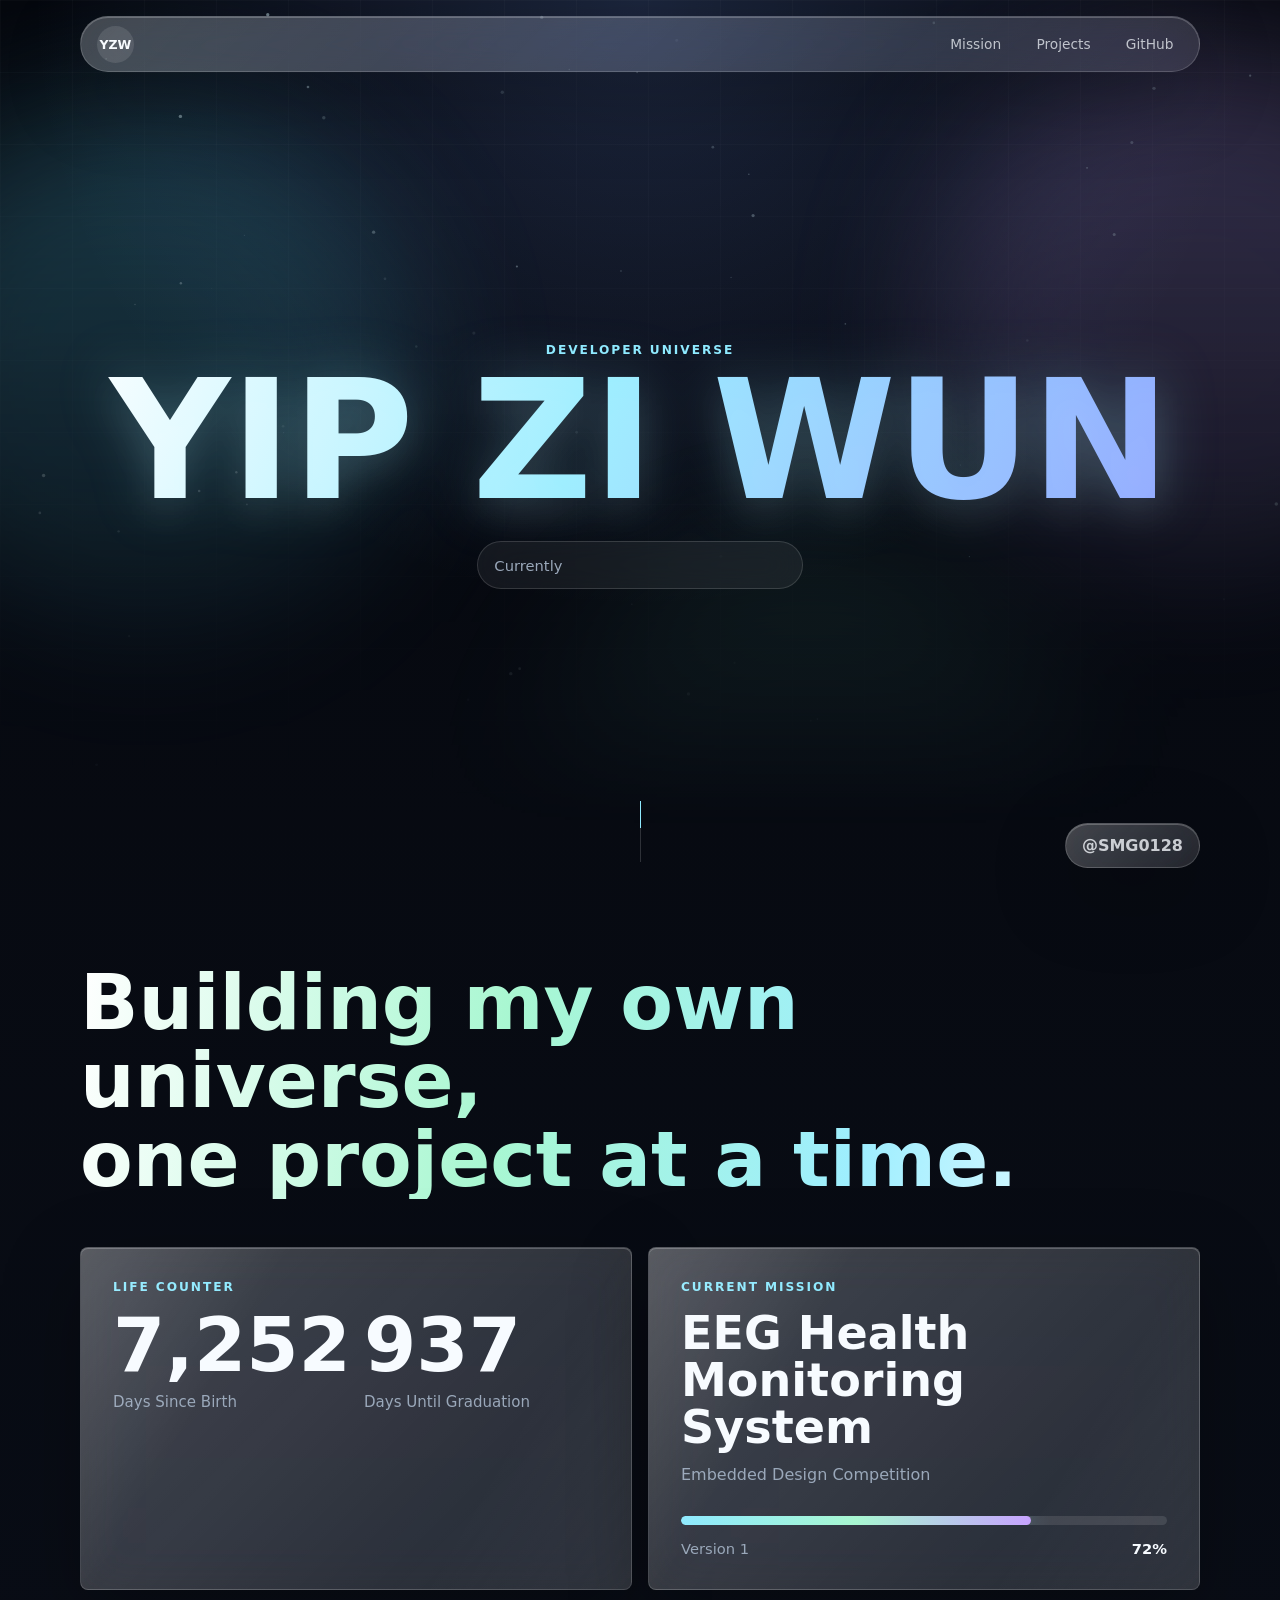
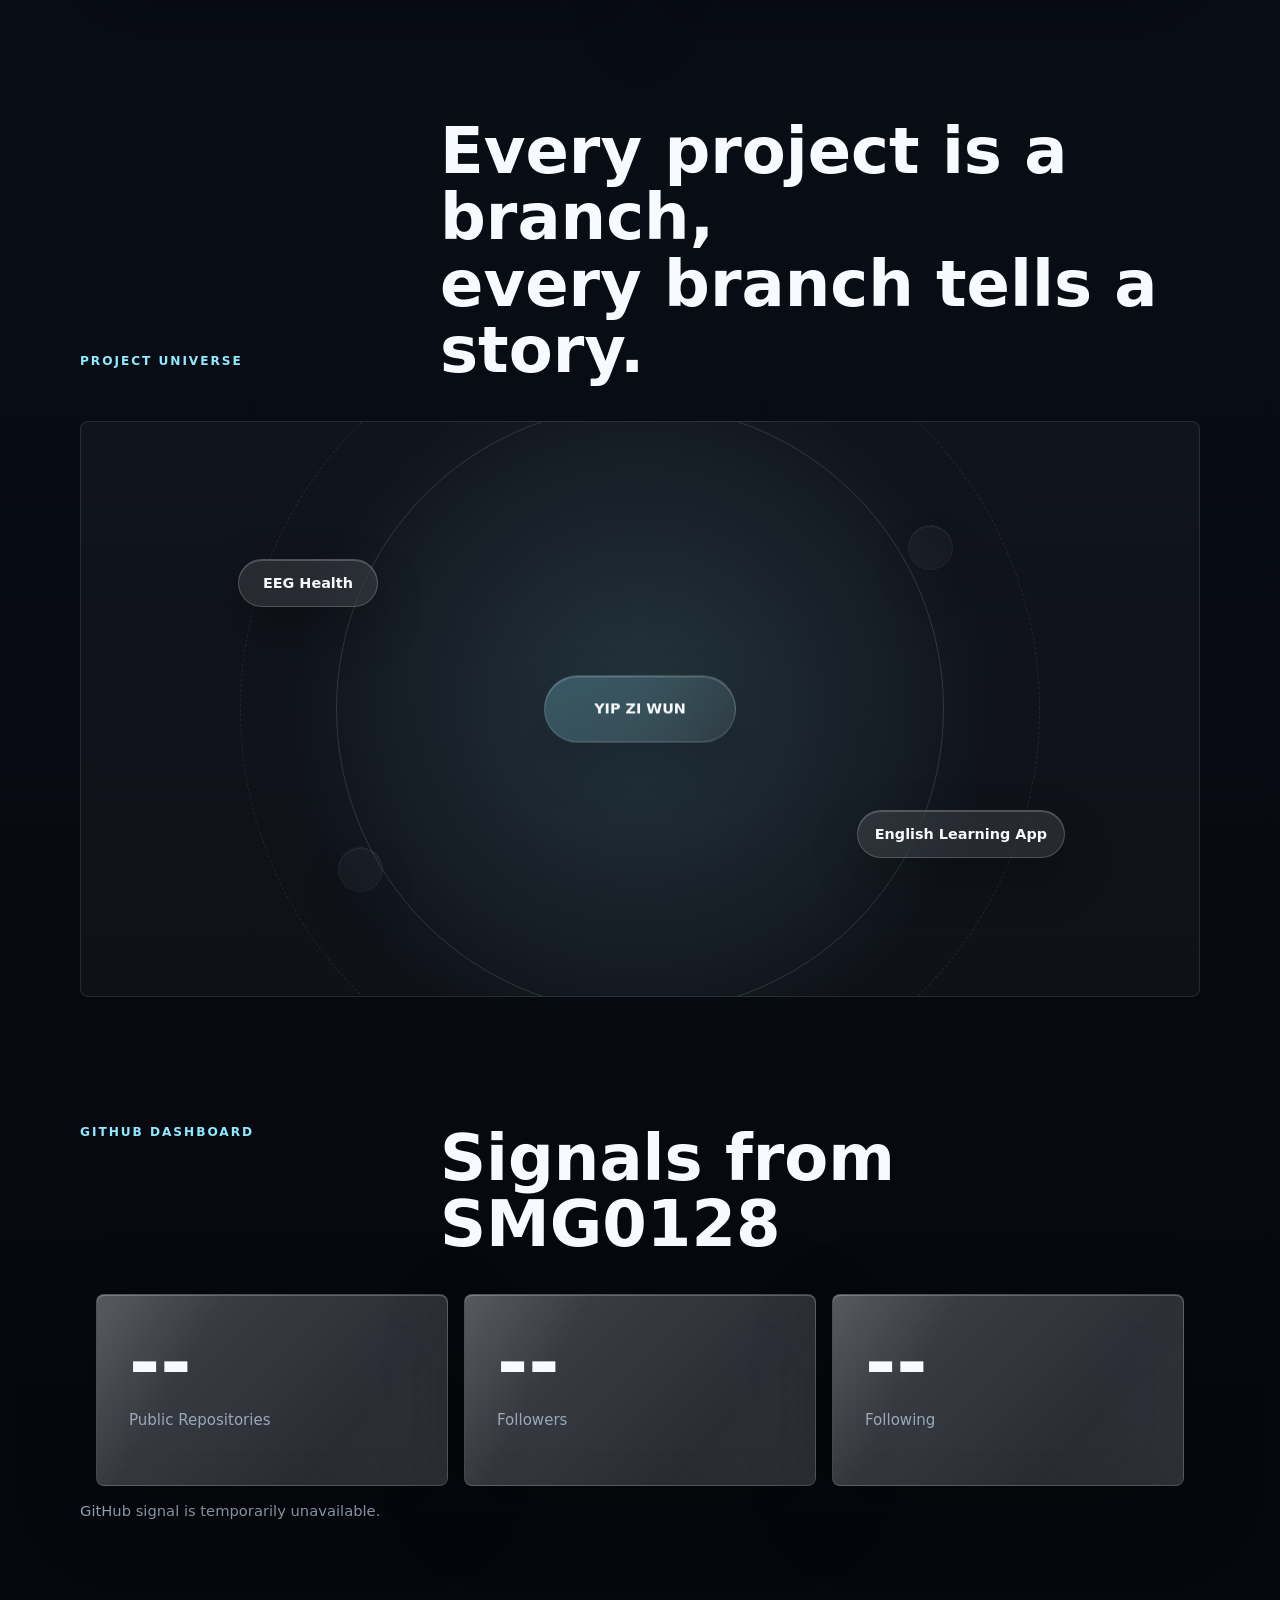
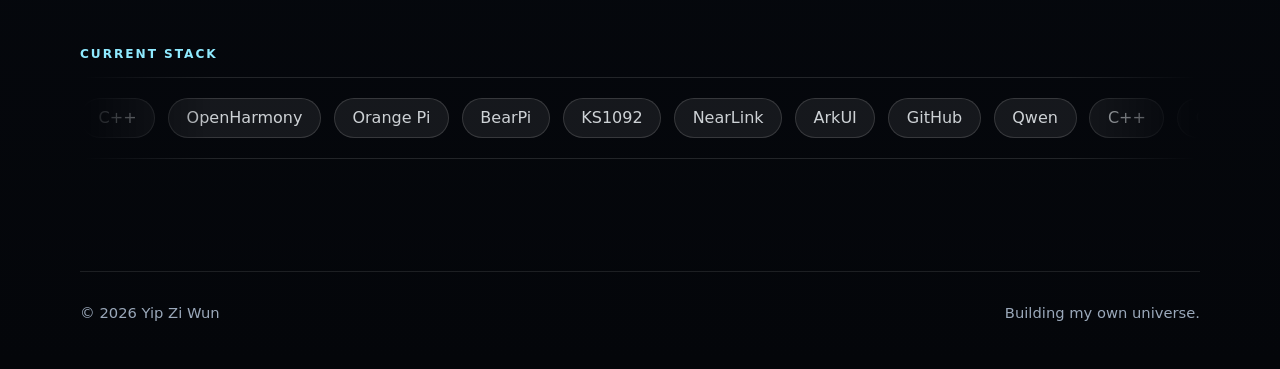
==== index.html @ ed43bc90 "feat: create personal universe homepage v1" ====
<!doctype html>
<html lang="en">
<head>
  <meta charset="utf-8">
  <meta name="viewport" content="width=device-width, initial-scale=1">
  <title>Yip Zi Wun Universe</title>
  <meta name="description" content="Yip Zi Wun Universe - Building my own universe, one project at a time.">
  <meta property="og:title" content="Yip Zi Wun Universe">
  <meta property="og:description" content="A personal digital space for growth, creation, and project-driven exploration.">
  <meta property="og:type" content="website">
  <meta property="og:url" content="https://smg0128.github.io">
  <meta property="og:site_name" content="Yip Zi Wun Universe">
  <link rel="preconnect" href="https://api.github.com">
  <link rel="stylesheet" href="styles.css">
</head>
<body>
  <div class="space-field" aria-hidden="true">
    <span class="orb orb-a"></span>
    <span class="orb orb-b"></span>
    <span class="orb orb-c"></span>
    <canvas id="particle-canvas"></canvas>
  </div>

  <header class="hero" id="top">
    <nav class="nav glass-panel" aria-label="Primary">
      <a class="brand" href="#top">YZW</a>
      <div class="nav-links">
        <a href="#mission">Mission</a>
        <a href="#projects">Projects</a>
        <a href="#github">GitHub</a>
      </div>
    </nav>

    <div class="hero-content">
      <p class="eyebrow">Developer Universe</p>
      <h1 class="liquid-title" aria-label="Yip Zi Wun">YIP ZI WUN</h1>
      <div class="identity-shell" aria-live="polite">
        <span class="identity-prefix">Currently</span>
        <span class="identity-window">
          <span id="dynamic-identity">Student Developer</span>
        </span>
      </div>
    </div>

    <a class="handle glass-panel" href="https://github.com/SMG0128" target="_blank" rel="noreferrer">@SMG0128</a>
    <div class="scroll-hint" aria-hidden="true"></div>
  </header>

  <main>
    <section class="quote-section reveal">
      <p class="main-quote">Building my own universe,<br>one project at a time.</p>
    </section>

    <section class="dashboard-grid" aria-label="Life and mission dashboard">
      <article class="glass-card counter-card reveal">
        <p class="card-kicker">Life Counter</p>
        <div class="counter-row">
          <div class="counter-item">
            <span id="days-since-birth" class="counter-number">--</span>
            <span class="counter-label">Days Since Birth</span>
          </div>
          <div class="counter-item">
            <span id="days-until-graduation" class="counter-number">--</span>
            <span class="counter-label">Days Until Graduation</span>
          </div>
        </div>
      </article>

      <article class="glass-card mission-card reveal" id="mission">
        <p class="card-kicker">Current Mission</p>
        <h2>EEG Health Monitoring System</h2>
        <p>Embedded Design Competition</p>
        <div class="progress-track" role="progressbar" aria-valuemin="0" aria-valuemax="100" aria-valuenow="72">
          <span id="mission-progress-bar"></span>
        </div>
        <div class="progress-meta">
          <span>Version 1</span>
          <strong id="mission-progress-label">72%</strong>
        </div>
      </article>
    </section>

    <section class="project-section reveal" id="projects">
      <div class="section-heading">
        <p class="card-kicker">Project Universe</p>
        <h2>Every project is a branch,<br>every branch tells a story.</h2>
      </div>

      <div class="universe-map" aria-label="Project nodes around Yip Zi Wun">
        <div class="orbit orbit-one"></div>
        <div class="orbit orbit-two"></div>
        <div class="node node-core">YIP ZI WUN</div>
        <div class="node project-node eeg">EEG Health</div>
        <div class="node project-node english">English Learning App</div>
        <div class="node ghost-node future-a" aria-hidden="true"></div>
        <div class="node ghost-node future-b" aria-hidden="true"></div>
      </div>
    </section>

    <section class="github-section reveal" id="github">
      <div class="section-heading compact">
        <p class="card-kicker">GitHub Dashboard</p>
        <h2>Signals from SMG0128</h2>
      </div>

      <div class="github-grid">
        <article class="glass-card stat-card">
          <span id="repo-count" class="stat-number">--</span>
          <span class="stat-label">Public Repositories</span>
        </article>
        <article class="glass-card stat-card">
          <span id="followers-count" class="stat-number">--</span>
          <span class="stat-label">Followers</span>
        </article>
        <article class="glass-card stat-card">
          <span id="following-count" class="stat-number">--</span>
          <span class="stat-label">Following</span>
        </article>
      </div>
      <p id="github-status" class="github-status">Loading GitHub signal...</p>
    </section>

    <section class="stack-section reveal" aria-label="Current technology stack">
      <p class="card-kicker">Current Stack</p>
      <div class="stack-marquee">
        <div class="stack-track" id="stack-track">
          <span>C++</span>
          <span>OpenHarmony</span>
          <span>Orange Pi</span>
          <span>BearPi</span>
          <span>KS1092</span>
          <span>NearLink</span>
          <span>ArkUI</span>
          <span>GitHub</span>
          <span>Qwen</span>
        </div>
      </div>
    </section>
  </main>

  <footer class="footer">
    <span>&copy; 2026 Yip Zi Wun</span>
    <span>Building my own universe.</span>
  </footer>

  <script src="script.js"></script>
</body>
</html>
---- styles.css ----
:root {
  --bg: #05070d;
  --text: #f7fbff;
  --muted: #9aa8ba;
  --line: rgba(255, 255, 255, 0.16);
  --glass: rgba(255, 255, 255, 0.08);
  --cyan: #8feaff;
  --blue: #7da7ff;
  --violet: #c7a3ff;
  --rose: #ffb6da;
  --green: #a8f7d1;
  --max: 1120px;
}

* { box-sizing: border-box; }

html { scroll-behavior: smooth; }

body {
  margin: 0;
  min-width: 320px;
  overflow-x: hidden;
  color: var(--text);
  background:
    radial-gradient(circle at 50% 0%, rgba(120, 161, 255, 0.2), transparent 38rem),
    linear-gradient(180deg, #05070d 0%, #090d16 46%, #04060a 100%);
  font-family: Inter, ui-sans-serif, system-ui, -apple-system, BlinkMacSystemFont, "Segoe UI", sans-serif;
  letter-spacing: 0;
}

body::selection { background: rgba(143, 234, 255, 0.28); }

a { color: inherit; text-decoration: none; }

.space-field {
  position: fixed;
  inset: 0;
  z-index: -2;
  overflow: hidden;
  background-image:
    linear-gradient(rgba(255, 255, 255, 0.025) 1px, transparent 1px),
    linear-gradient(90deg, rgba(255, 255, 255, 0.025) 1px, transparent 1px);
  background-size: 72px 72px;
  mask-image: linear-gradient(to bottom, #000, transparent 92%);
}

#particle-canvas {
  position: absolute;
  inset: 0;
  width: 100%;
  height: 100%;
}

.orb {
  position: absolute;
  width: 34rem;
  aspect-ratio: 1;
  border-radius: 999px;
  filter: blur(72px);
  opacity: 0.28;
  transform: translate3d(var(--mx, 0), var(--my, 0), 0);
  transition: transform 700ms ease-out;
}

.orb-a { left: -8rem; top: 12vh; background: #5ddcff; }
.orb-b { right: -12rem; top: 6vh; background: #bda4ff; }
.orb-c { left: 42%; bottom: -12rem; background: #76f2c5; }

.hero {
  position: relative;
  min-height: 100svh;
  display: grid;
  place-items: center;
  padding: 7rem 1.25rem 5rem;
}

.nav {
  position: fixed;
  top: 1rem;
  left: 50%;
  z-index: 10;
  width: min(calc(100% - 2rem), var(--max));
  transform: translateX(-50%);
  display: flex;
  justify-content: space-between;
  align-items: center;
  min-height: 3.35rem;
  padding: 0.55rem 0.7rem 0.55rem 1rem;
}

.glass-panel,
.glass-card {
  border: 1px solid var(--line);
  background:
    linear-gradient(135deg, rgba(255, 255, 255, 0.18), rgba(255, 255, 255, 0.04)),
    var(--glass);
  box-shadow: 0 24px 80px rgba(0, 0, 0, 0.28), inset 0 1px 0 rgba(255, 255, 255, 0.22);
  backdrop-filter: blur(24px) saturate(145%);
  -webkit-backdrop-filter: blur(24px) saturate(145%);
}

.glass-panel { border-radius: 999px; }

.brand {
  display: grid;
  place-items: center;
  width: 2.3rem;
  aspect-ratio: 1;
  border-radius: 999px;
  background: rgba(255, 255, 255, 0.11);
  font-weight: 700;
  font-size: 0.78rem;
}

.nav-links { display: flex; gap: 0.4rem; }

.nav-links a {
  padding: 0.65rem 0.9rem;
  border-radius: 999px;
  color: rgba(247, 251, 255, 0.72);
  font-size: 0.86rem;
  transition: color 220ms ease, background 220ms ease;
}

.nav-links a:hover { color: var(--text); background: rgba(255, 255, 255, 0.09); }

.hero-content { width: min(100%, 1180px); text-align: center; }

.eyebrow,
.card-kicker {
  margin: 0 0 1rem;
  color: var(--cyan);
  font-size: 0.76rem;
  font-weight: 700;
  letter-spacing: 0.16em;
  text-transform: uppercase;
}

.liquid-title {
  position: relative;
  margin: 0;
  font-size: clamp(4.3rem, 13vw, 12.5rem);
  line-height: 0.82;
  font-weight: 900;
  letter-spacing: 0;
  color: transparent;
  background: linear-gradient(115deg, #ffffff 0%, #9eeeff 18%, #91a8ff 38%, #f3b7ff 58%, #ffffff 78%, #b9ffe5 100%);
  background-size: 260% 100%;
  -webkit-background-clip: text;
  background-clip: text;
  filter: drop-shadow(0 0 28px rgba(143, 234, 255, 0.26));
  animation: liquidShift 9s ease-in-out infinite;
}

.liquid-title::after {
  content: "YIP ZI WUN";
  position: absolute;
  inset: 0;
  z-index: -1;
  color: rgba(255, 255, 255, 0.06);
  filter: blur(18px);
  transform: translateY(0.1em) scale(1.01);
}

.identity-shell {
  display: inline-flex;
  align-items: center;
  gap: 0.75rem;
  min-height: 3rem;
  margin-top: 2rem;
  padding: 0.55rem 1rem;
  border: 1px solid rgba(255, 255, 255, 0.14);
  border-radius: 999px;
  background: rgba(255, 255, 255, 0.06);
  backdrop-filter: blur(18px);
  -webkit-backdrop-filter: blur(18px);
}

.identity-prefix { color: var(--muted); font-size: 0.92rem; }

.identity-window {
  position: relative;
  display: inline-flex;
  min-width: 13.2rem;
  overflow: hidden;
  color: #fff;
  font-size: 1rem;
  font-weight: 650;
}

#dynamic-identity {
  display: inline-block;
  transition: transform 520ms cubic-bezier(0.22, 1, 0.36, 1), opacity 520ms ease;
}

#dynamic-identity.switching { opacity: 0; transform: translateY(-80%); }

.handle {
  position: absolute;
  right: max(1.25rem, calc((100vw - var(--max)) / 2));
  bottom: 2rem;
  padding: 0.75rem 1rem;
  color: rgba(247, 251, 255, 0.78);
  font-weight: 650;
}

.scroll-hint {
  position: absolute;
  bottom: 2.4rem;
  left: 50%;
  width: 1px;
  height: 3.8rem;
  overflow: hidden;
  background: rgba(255, 255, 255, 0.16);
}

.scroll-hint::after {
  content: "";
  display: block;
  width: 100%;
  height: 45%;
  background: var(--cyan);
  animation: scan 2.8s ease-in-out infinite;
}

main { position: relative; z-index: 1; }

.quote-section {
  width: min(calc(100% - 2rem), var(--max));
  margin: 0 auto;
  padding: 4rem 0 3rem;
}

.main-quote {
  margin: 0;
  font-size: clamp(2.2rem, 6vw, 6rem);
  line-height: 1.02;
  font-weight: 800;
  letter-spacing: 0;
  background: linear-gradient(100deg, #ffffff, #a8f7d1 38%, #9eeeff 70%, #ffffff);
  -webkit-background-clip: text;
  background-clip: text;
  color: transparent;
}

.dashboard-grid,
.github-grid {
  width: min(calc(100% - 2rem), var(--max));
  margin: 0 auto;
  display: grid;
  grid-template-columns: repeat(2, minmax(0, 1fr));
  gap: 1rem;
}

.glass-card {
  position: relative;
  overflow: hidden;
  border-radius: 8px;
  padding: clamp(1.25rem, 3vw, 2rem);
}

.glass-card::before {
  content: "";
  position: absolute;
  inset: 0;
  pointer-events: none;
  background: linear-gradient(120deg, rgba(255, 255, 255, 0.22), transparent 28%, transparent 72%, rgba(255, 255, 255, 0.1));
  opacity: 0.55;
}

.counter-row {
  display: grid;
  grid-template-columns: repeat(2, minmax(0, 1fr));
  gap: 1rem;
}

.counter-number,
.stat-number {
  display: block;
  font-variant-numeric: tabular-nums;
  font-size: clamp(2.4rem, 6vw, 4.7rem);
  line-height: 0.95;
  font-weight: 820;
}

.counter-label,
.stat-label {
  display: block;
  margin-top: 0.75rem;
  color: var(--muted);
  font-size: 0.94rem;
}

.mission-card h2 {
  margin: 0;
  font-size: clamp(1.7rem, 3.6vw, 3rem);
  line-height: 1.02;
}

.mission-card p:not(.card-kicker) { margin: 0.9rem 0 2rem; color: var(--muted); }

.progress-track {
  height: 0.55rem;
  overflow: hidden;
  border-radius: 999px;
  background: rgba(255, 255, 255, 0.11);
}

.progress-track span {
  display: block;
  width: 0;
  height: 100%;
  border-radius: inherit;
  background: linear-gradient(90deg, var(--cyan), var(--green), var(--violet));
  box-shadow: 0 0 22px rgba(143, 234, 255, 0.45);
  transition: width 1200ms cubic-bezier(0.22, 1, 0.36, 1);
}

.progress-meta {
  display: flex;
  justify-content: space-between;
  margin-top: 0.9rem;
  color: var(--muted);
  font-size: 0.92rem;
}

.progress-meta strong { color: var(--text); }

.project-section,
.github-section,
.stack-section {
  width: min(calc(100% - 2rem), var(--max));
  margin: 0 auto;
  padding: 8rem 0 0;
}

.section-heading {
  display: flex;
  justify-content: space-between;
  gap: 2rem;
  align-items: end;
  margin-bottom: 2.3rem;
}

.section-heading h2 {
  margin: 0;
  max-width: 760px;
  font-size: clamp(2rem, 5vw, 4.5rem);
  line-height: 1.04;
}

.section-heading.compact { align-items: start; }

.universe-map {
  position: relative;
  min-height: 36rem;
  border: 1px solid rgba(255, 255, 255, 0.1);
  border-radius: 8px;
  overflow: hidden;
  background: radial-gradient(circle at 50% 50%, rgba(143, 234, 255, 0.16), transparent 22rem), rgba(255, 255, 255, 0.035);
}

.orbit {
  position: absolute;
  inset: 50%;
  border: 1px solid rgba(255, 255, 255, 0.13);
  border-radius: 999px;
  transform: translate(-50%, -50%);
}

.orbit-one { width: min(72vw, 38rem); aspect-ratio: 1; }
.orbit-two { width: min(86vw, 50rem); aspect-ratio: 1; border-style: dashed; opacity: 0.7; }

.node {
  position: absolute;
  display: grid;
  place-items: center;
  min-width: 8.8rem;
  min-height: 3rem;
  padding: 0.75rem 1.05rem;
  border: 1px solid rgba(255, 255, 255, 0.18);
  border-radius: 999px;
  background: rgba(255, 255, 255, 0.1);
  box-shadow: 0 20px 50px rgba(0, 0, 0, 0.22), inset 0 1px 0 rgba(255, 255, 255, 0.2);
  backdrop-filter: blur(18px);
  -webkit-backdrop-filter: blur(18px);
  font-size: 0.9rem;
  font-weight: 750;
  text-align: center;
}

.node-core {
  left: 50%;
  top: 50%;
  min-width: 12rem;
  min-height: 4.2rem;
  transform: translate(-50%, -50%);
  background: linear-gradient(135deg, rgba(143, 234, 255, 0.24), rgba(255, 255, 255, 0.08));
}

.project-node {
  --node-x: 0;
  animation: nodeFloat 6s ease-in-out infinite;
}
.project-node.eeg { left: 14%; top: 24%; }
.project-node.english { right: 12%; bottom: 24%; animation-delay: -2.2s; }
.ghost-node { min-width: 2.8rem; min-height: 2.8rem; opacity: 0.34; border-style: dashed; }
.future-a { right: 22%; top: 18%; }
.future-b { left: 23%; bottom: 18%; }

.github-grid { grid-template-columns: repeat(3, minmax(0, 1fr)); }
.stat-card { min-height: 12rem; }
.github-status { margin: 1rem 0 0; color: var(--muted); font-size: 0.92rem; }
.stack-section { padding-bottom: 7rem; }

.stack-marquee {
  overflow: hidden;
  border-block: 1px solid rgba(255, 255, 255, 0.12);
  mask-image: linear-gradient(90deg, transparent, #000 12%, #000 88%, transparent);
}

.stack-track {
  display: flex;
  width: max-content;
  gap: 0.8rem;
  padding: 1.2rem 0;
  animation: stackMove 32s linear infinite;
}

.stack-track span {
  display: inline-flex;
  align-items: center;
  min-height: 2.55rem;
  padding: 0 1.1rem;
  border: 1px solid rgba(255, 255, 255, 0.14);
  border-radius: 999px;
  background: rgba(255, 255, 255, 0.07);
  color: rgba(247, 251, 255, 0.82);
  white-space: nowrap;
}

.footer {
  display: flex;
  justify-content: space-between;
  gap: 1rem;
  width: min(calc(100% - 2rem), var(--max));
  margin: 0 auto;
  padding: 2rem 0 3rem;
  color: var(--muted);
  border-top: 1px solid rgba(255, 255, 255, 0.1);
  font-size: 0.92rem;
}

.reveal {
  opacity: 0;
  transform: translateY(24px);
  transition: opacity 800ms ease, transform 800ms cubic-bezier(0.22, 1, 0.36, 1);
}

.reveal.visible { opacity: 1; transform: translateY(0); }

@keyframes liquidShift { 0%, 100% { background-position: 0% 50%; } 50% { background-position: 100% 50%; } }
@keyframes scan { 0% { transform: translateY(-120%); } 100% { transform: translateY(260%); } }
@keyframes nodeFloat { 0%, 100% { transform: translate(var(--node-x), 0); } 50% { transform: translate(var(--node-x), -10px); } }
@keyframes stackMove { from { transform: translateX(0); } to { transform: translateX(-50%); } }

@media (max-width: 820px) {
  .nav { width: calc(100% - 1rem); }
  .nav-links { gap: 0; }
  .nav-links a { padding-inline: 0.65rem; font-size: 0.8rem; }
  .hero { padding-inline: 1rem; }
  .identity-shell { flex-direction: column; gap: 0.2rem; border-radius: 8px; }
  .identity-window { justify-content: center; min-width: min(15rem, 78vw); }
  .handle, .scroll-hint { display: none; }
  .dashboard-grid, .github-grid, .counter-row { grid-template-columns: 1fr; }
  .section-heading { display: block; }
  .universe-map { min-height: 34rem; }
  .project-node.eeg { --node-x: -50%; left: 50%; top: 15%; }
  .project-node.english { --node-x: -50%; right: auto; left: 50%; bottom: 14%; }
  .future-a { right: 12%; top: 34%; }
  .future-b { left: 12%; bottom: 34%; }
  .footer { flex-direction: column; }
}

@media (max-width: 460px) {
  .nav-links a { padding-inline: 0.48rem; }
  .liquid-title { font-size: clamp(3.2rem, 19vw, 5rem); }
  .main-quote { font-size: clamp(2rem, 13vw, 3.8rem); }
  .node { min-width: 7.6rem; font-size: 0.78rem; }
  .node-core { min-width: 10rem; }
}

@media (prefers-reduced-motion: reduce) {
  *, *::before, *::after {
    animation-duration: 0.001ms !important;
    animation-iteration-count: 1 !important;
    scroll-behavior: auto !important;
    transition-duration: 0.001ms !important;
  }
}
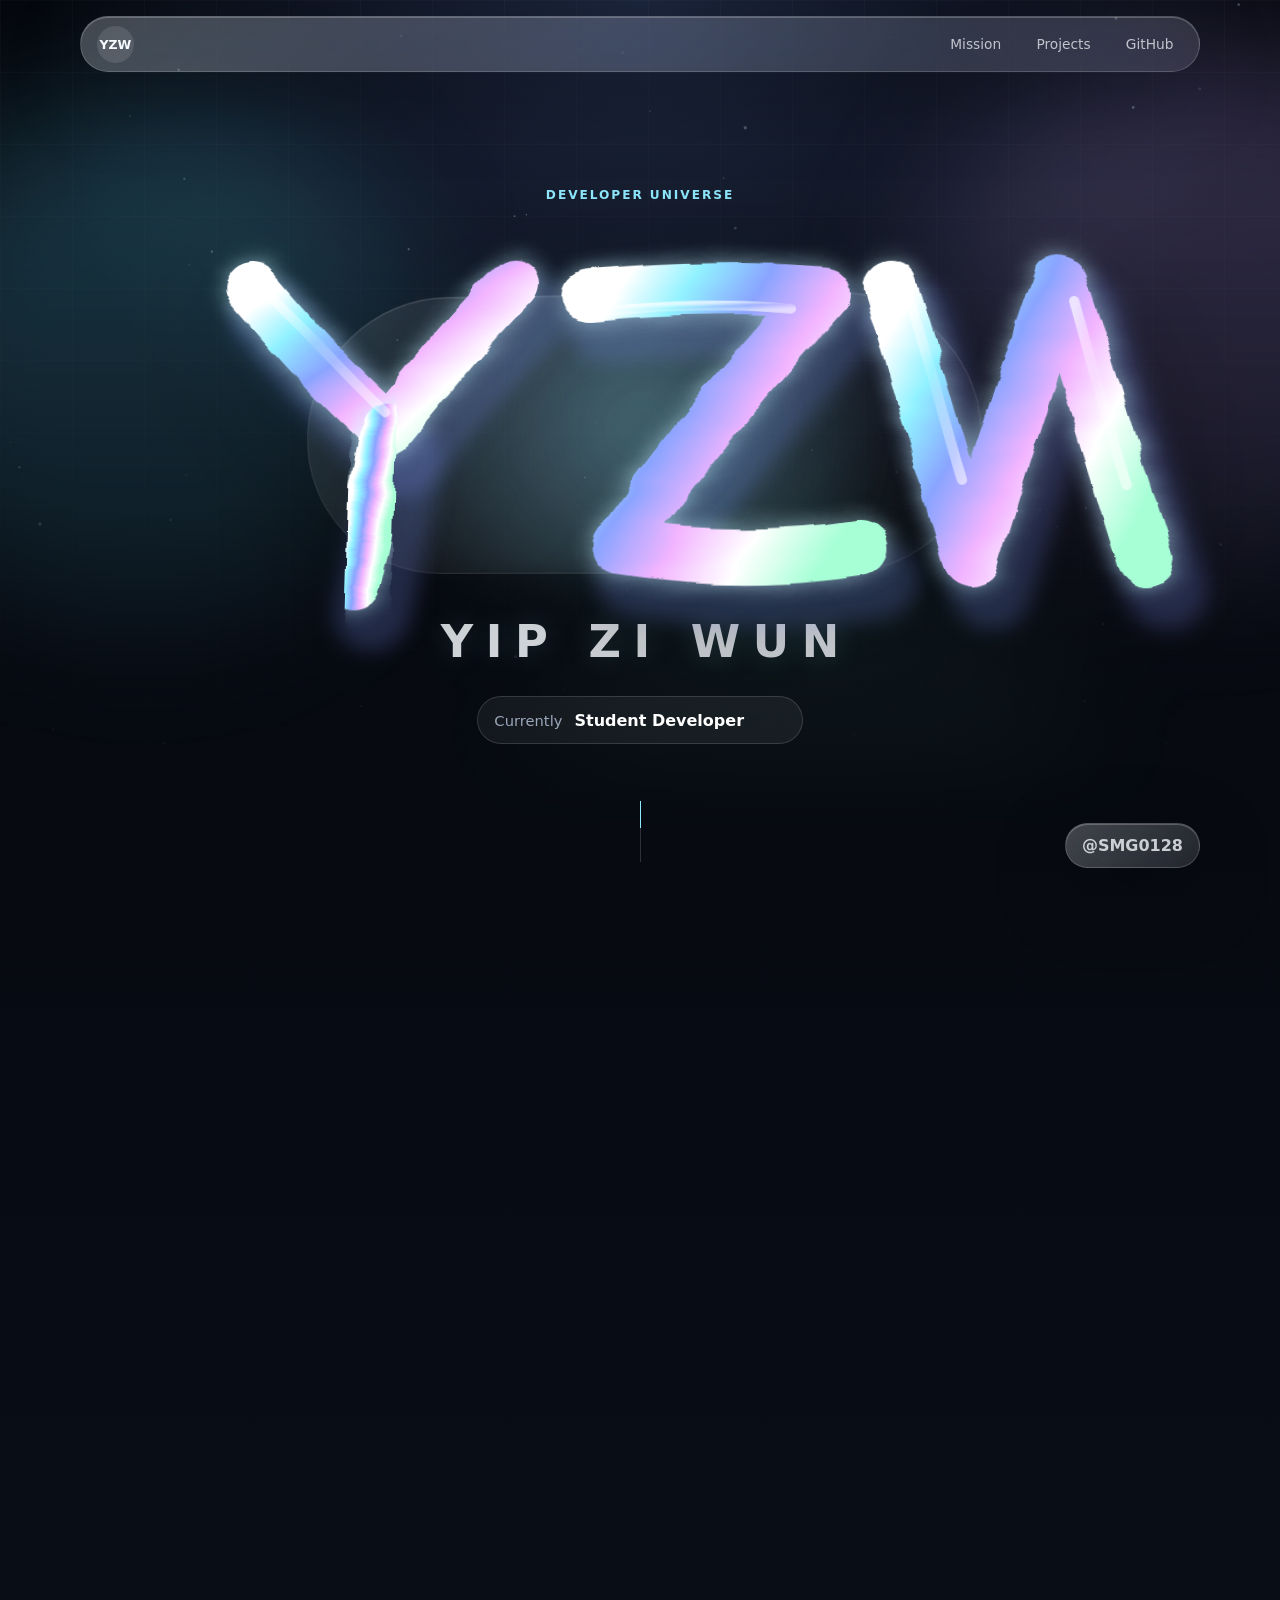
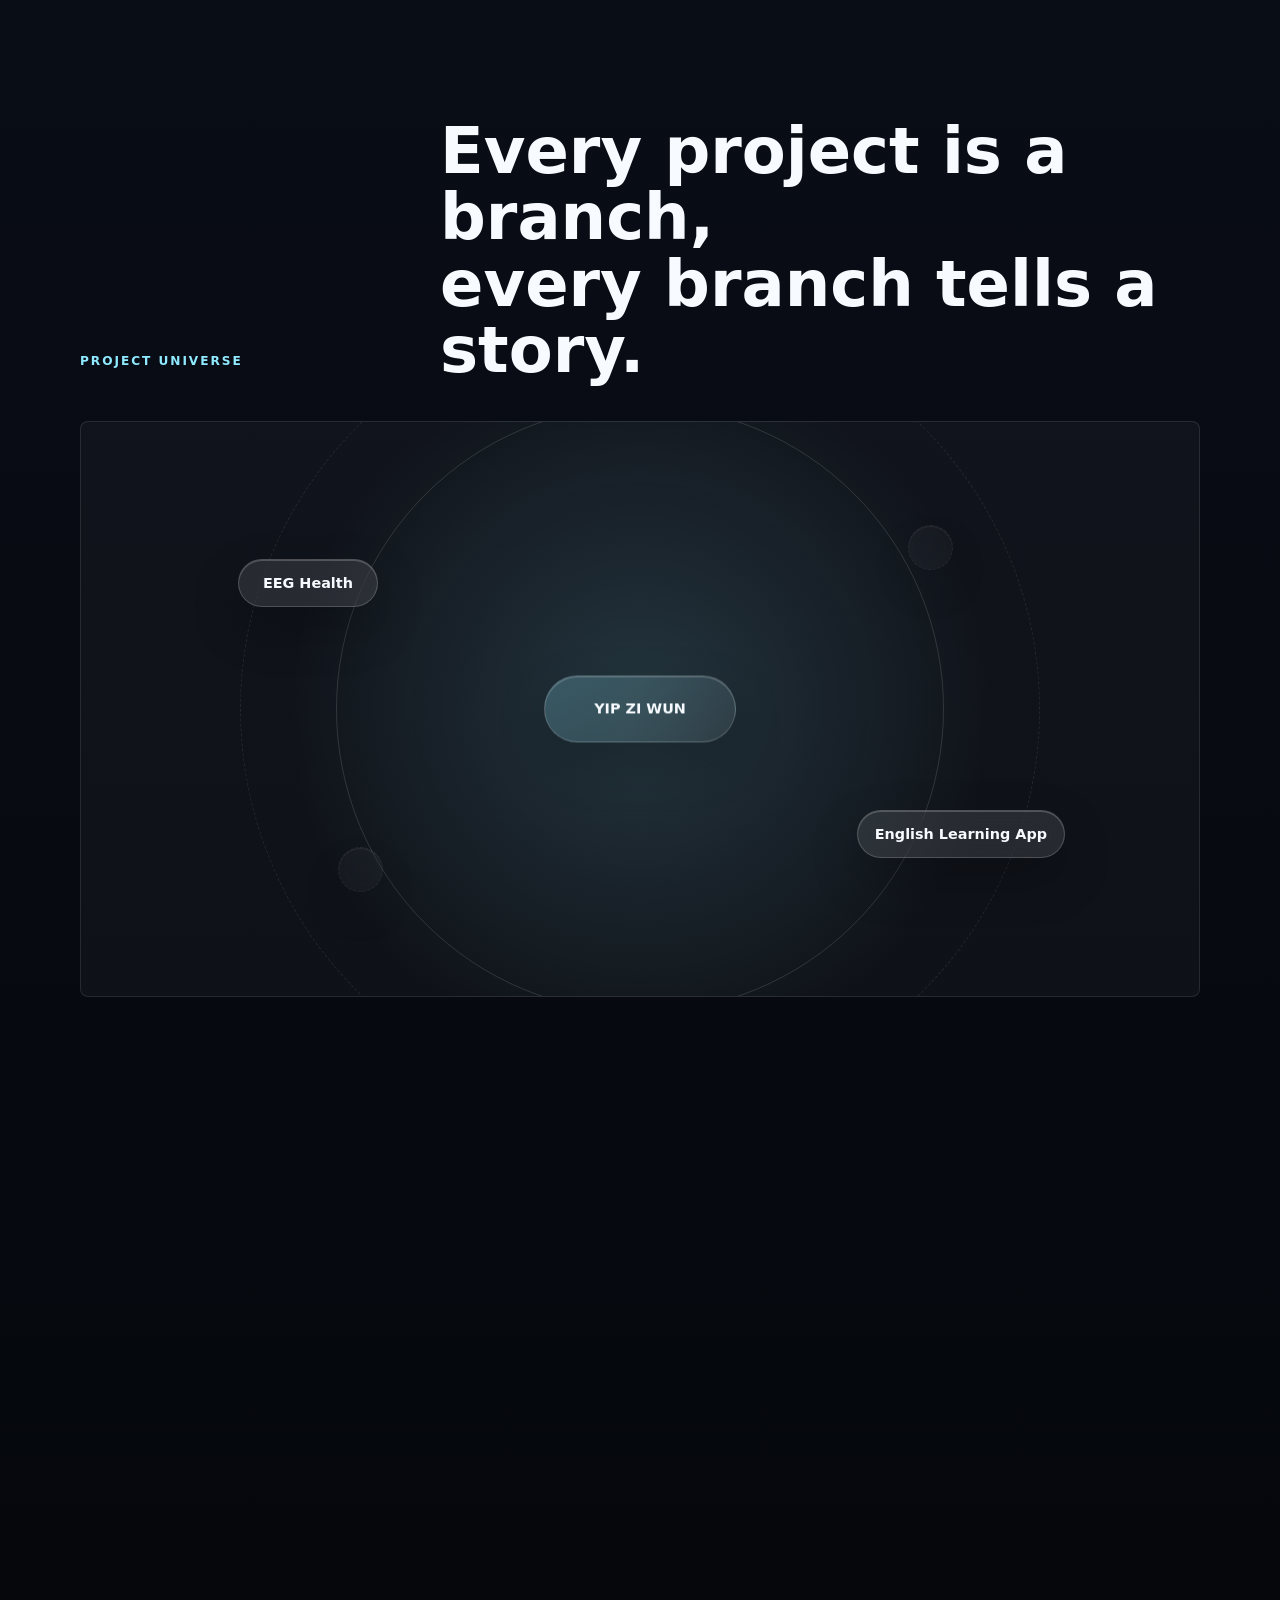
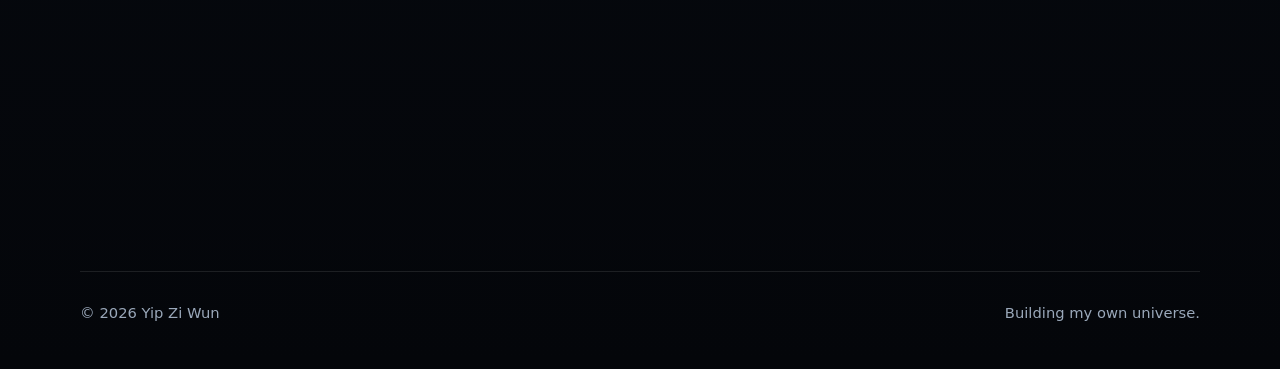
==== commit 4a171cb3: "feat: add svg ribbon hero" ====
--- a/index.html
+++ b/index.html
@@ -33,7 +33,57 @@
 
     <div class="hero-content">
       <p class="eyebrow">Developer Universe</p>
-      <h1 class="liquid-title" aria-label="Yip Zi Wun">YIP ZI WUN</h1>
+      <div class="ribbon-stage" aria-label="YZW">
+        <svg class="ribbon-svg" viewBox="0 0 980 430" role="img" aria-labelledby="ribbon-title">
+          <title id="ribbon-title">YZW Ribbon Typography</title>
+          <defs>
+            <linearGradient id="ribbon-core" x1="0%" y1="18%" x2="100%" y2="82%">
+              <stop offset="0%" stop-color="#ffffff"/>
+              <stop offset="18%" stop-color="#91f2ff"/>
+              <stop offset="38%" stop-color="#8aa4ff"/>
+              <stop offset="58%" stop-color="#f2b4ff"/>
+              <stop offset="78%" stop-color="#ffffff"/>
+              <stop offset="100%" stop-color="#a7ffd6"/>
+            </linearGradient>
+            <linearGradient id="ribbon-edge" x1="0%" y1="0%" x2="100%" y2="100%">
+              <stop offset="0%" stop-color="rgba(255,255,255,0.95)"/>
+              <stop offset="42%" stop-color="rgba(255,255,255,0.18)"/>
+              <stop offset="100%" stop-color="rgba(255,255,255,0.78)"/>
+            </linearGradient>
+            <filter id="ribbon-glow" x="-30%" y="-40%" width="160%" height="180%">
+              <feGaussianBlur in="SourceGraphic" stdDeviation="11" result="blur"/>
+              <feColorMatrix in="blur" type="matrix" values="0 0 0 0 0.55 0 0 0 0 0.9 0 0 0 0 1 0 0 0 0.58 0" result="glow"/>
+              <feMerge>
+                <feMergeNode in="glow"/>
+                <feMergeNode in="SourceGraphic"/>
+              </feMerge>
+            </filter>
+            <filter id="glass-refraction" x="-12%" y="-18%" width="124%" height="136%">
+              <feTurbulence type="fractalNoise" baseFrequency="0.012 0.036" numOctaves="2" seed="12" result="noise"/>
+              <feDisplacementMap in="SourceGraphic" in2="noise" scale="10" xChannelSelector="R" yChannelSelector="G"/>
+            </filter>
+          </defs>
+          <g class="ribbon-depth" fill="none" stroke-linecap="round" stroke-linejoin="round">
+            <path d="M88 70 C148 138 180 172 234 220 C278 165 315 118 362 70" />
+            <path d="M234 220 C226 268 218 318 206 372" />
+            <path d="M438 84 C518 78 598 76 674 84 C605 162 543 232 468 338 C544 350 626 352 704 340" />
+            <path d="M742 78 C766 166 786 252 812 350 C842 260 874 168 908 76 C932 166 952 254 978 350" />
+          </g>
+          <g class="ribbon-main" fill="none" stroke-linecap="round" stroke-linejoin="round" filter="url(#glass-refraction)">
+            <path d="M88 70 C148 138 180 172 234 220 C278 165 315 118 362 70" />
+            <path d="M234 220 C226 268 218 318 206 372" />
+            <path d="M438 84 C518 78 598 76 674 84 C605 162 543 232 468 338 C544 350 626 352 704 340" />
+            <path d="M742 78 C766 166 786 252 812 350 C842 260 874 168 908 76 C932 166 952 254 978 350" />
+          </g>
+          <g class="ribbon-highlight" fill="none" stroke-linecap="round" stroke-linejoin="round">
+            <path d="M104 76 C164 132 192 166 232 202" />
+            <path d="M460 100 C520 94 580 94 642 100" />
+            <path d="M760 92 C778 154 790 214 806 274" />
+            <path d="M922 96 C936 158 948 218 964 280" />
+          </g>
+        </svg>
+      </div>
+      <h1 class="hero-name">YIP ZI WUN</h1>
       <div class="identity-shell" aria-live="polite">
         <span class="identity-prefix">Currently</span>
         <span class="identity-window">
--- a/styles.css
+++ b/styles.css
@@ -124,7 +124,11 @@
 
 .nav-links a:hover { color: var(--text); background: rgba(255, 255, 255, 0.09); }
 
-.hero-content { width: min(100%, 1180px); text-align: center; }
+.hero-content {
+  width: min(100%, 1180px);
+  text-align: center;
+  perspective: 1200px;
+}
 
 .eyebrow,
 .card-kicker {
@@ -136,30 +140,86 @@
   text-transform: uppercase;
 }
 
-.liquid-title {
+.ribbon-stage {
   position: relative;
-  margin: 0;
-  font-size: clamp(4.3rem, 13vw, 12.5rem);
-  line-height: 0.82;
-  font-weight: 900;
-  letter-spacing: 0;
-  color: transparent;
-  background: linear-gradient(115deg, #ffffff 0%, #9eeeff 18%, #91a8ff 38%, #f3b7ff 58%, #ffffff 78%, #b9ffe5 100%);
-  background-size: 260% 100%;
-  -webkit-background-clip: text;
-  background-clip: text;
-  filter: drop-shadow(0 0 28px rgba(143, 234, 255, 0.26));
-  animation: liquidShift 9s ease-in-out infinite;
-}
-
-.liquid-title::after {
-  content: "YIP ZI WUN";
-  position: absolute;
-  inset: 0;
+  width: min(100%, 980px);
+  margin: -0.6rem auto 0;
+  transform: rotateX(7deg) rotateY(-3deg);
+  transform-style: preserve-3d;
+  filter: drop-shadow(0 34px 72px rgba(0, 0, 0, 0.42));
+}
+
+.ribbon-stage::before,
+.ribbon-stage::after {
+  content: "";
+  position: absolute;
+  inset: 12% 8% 8%;
   z-index: -1;
-  color: rgba(255, 255, 255, 0.06);
-  filter: blur(18px);
-  transform: translateY(0.1em) scale(1.01);
+  border-radius: 999px;
+  pointer-events: none;
+}
+
+.ribbon-stage::before {
+  background: radial-gradient(circle at 50% 48%, rgba(143, 234, 255, 0.2), transparent 62%);
+  filter: blur(28px);
+  transform: translateZ(-90px) scale(0.92);
+}
+
+.ribbon-stage::after {
+  border: 1px solid rgba(255, 255, 255, 0.11);
+  background: linear-gradient(135deg, rgba(255, 255, 255, 0.09), rgba(255, 255, 255, 0.015));
+  box-shadow: inset 0 1px 0 rgba(255, 255, 255, 0.14);
+  backdrop-filter: blur(10px);
+  -webkit-backdrop-filter: blur(10px);
+  transform: translateZ(-46px) scale(0.82);
+}
+
+.ribbon-svg {
+  display: block;
+  width: 100%;
+  height: auto;
+  overflow: visible;
+  animation: ribbonDrift 8s ease-in-out infinite;
+}
+
+.ribbon-depth path {
+  stroke: rgba(126, 151, 255, 0.22);
+  stroke-width: 78;
+  transform: translate(18px, 30px);
+  filter: blur(10px);
+}
+
+.ribbon-main path {
+  stroke: url(#ribbon-core);
+  stroke-width: 54;
+  filter: url("#ribbon-glow");
+  stroke-dasharray: 1240;
+  stroke-dashoffset: 1240;
+  animation: ribbonDraw 1600ms cubic-bezier(0.22, 1, 0.36, 1) forwards, ribbonPulse 7s ease-in-out 1700ms infinite;
+}
+
+.ribbon-main path:nth-child(2) { animation-delay: 120ms, 1820ms; }
+.ribbon-main path:nth-child(3) { animation-delay: 230ms, 1930ms; }
+.ribbon-main path:nth-child(4) { animation-delay: 360ms, 2060ms; }
+
+.ribbon-highlight path {
+  stroke: url(#ribbon-edge);
+  stroke-width: 10;
+  opacity: 0.72;
+  mix-blend-mode: screen;
+  filter: blur(0.2px);
+  animation: highlightGlide 5.8s ease-in-out infinite;
+}
+
+.hero-name {
+  margin: -1.15rem 0 0;
+  color: rgba(247, 251, 255, 0.88);
+  font-size: clamp(1.45rem, 3.5vw, 3.15rem);
+  line-height: 1;
+  font-weight: 760;
+  letter-spacing: 0.28em;
+  text-indent: 0.28em;
+  text-shadow: 0 0 28px rgba(143, 234, 255, 0.2);
 }
 
 .identity-shell {
@@ -463,12 +523,30 @@
 @keyframes scan { 0% { transform: translateY(-120%); } 100% { transform: translateY(260%); } }
 @keyframes nodeFloat { 0%, 100% { transform: translate(var(--node-x), 0); } 50% { transform: translate(var(--node-x), -10px); } }
 @keyframes stackMove { from { transform: translateX(0); } to { transform: translateX(-50%); } }
+@keyframes ribbonDraw { to { stroke-dashoffset: 0; } }
+@keyframes ribbonPulse {
+  0%, 100% { stroke-width: 54; opacity: 0.96; }
+  50% { stroke-width: 58; opacity: 1; }
+}
+@keyframes ribbonDrift {
+  0%, 100% { transform: translate3d(0, 0, 0) rotateZ(-0.6deg); }
+  50% { transform: translate3d(0, -10px, 34px) rotateZ(0.8deg); }
+}
+@keyframes highlightGlide {
+  0%, 100% { opacity: 0.38; transform: translateX(-8px); }
+  50% { opacity: 0.86; transform: translateX(12px); }
+}
 
 @media (max-width: 820px) {
   .nav { width: calc(100% - 1rem); }
   .nav-links { gap: 0; }
   .nav-links a { padding-inline: 0.65rem; font-size: 0.8rem; }
   .hero { padding-inline: 1rem; }
+  .ribbon-stage { width: min(112vw, 720px); margin-top: 0.2rem; transform: rotateX(4deg); }
+  .ribbon-depth path { stroke-width: 64; transform: translate(12px, 24px); }
+  .ribbon-main path { stroke-width: 46; }
+  .ribbon-highlight path { stroke-width: 8; }
+  .hero-name { margin-top: -0.65rem; font-size: clamp(1.25rem, 6vw, 2rem); letter-spacing: 0.18em; text-indent: 0.18em; }
   .identity-shell { flex-direction: column; gap: 0.2rem; border-radius: 8px; }
   .identity-window { justify-content: center; min-width: min(15rem, 78vw); }
   .handle, .scroll-hint { display: none; }
@@ -484,7 +562,9 @@
 
 @media (max-width: 460px) {
   .nav-links a { padding-inline: 0.48rem; }
-  .liquid-title { font-size: clamp(3.2rem, 19vw, 5rem); }
+  .ribbon-stage { width: min(126vw, 520px); }
+  .ribbon-depth path { stroke-width: 58; }
+  .ribbon-main path { stroke-width: 40; }
   .main-quote { font-size: clamp(2rem, 13vw, 3.8rem); }
   .node { min-width: 7.6rem; font-size: 0.78rem; }
   .node-core { min-width: 10rem; }
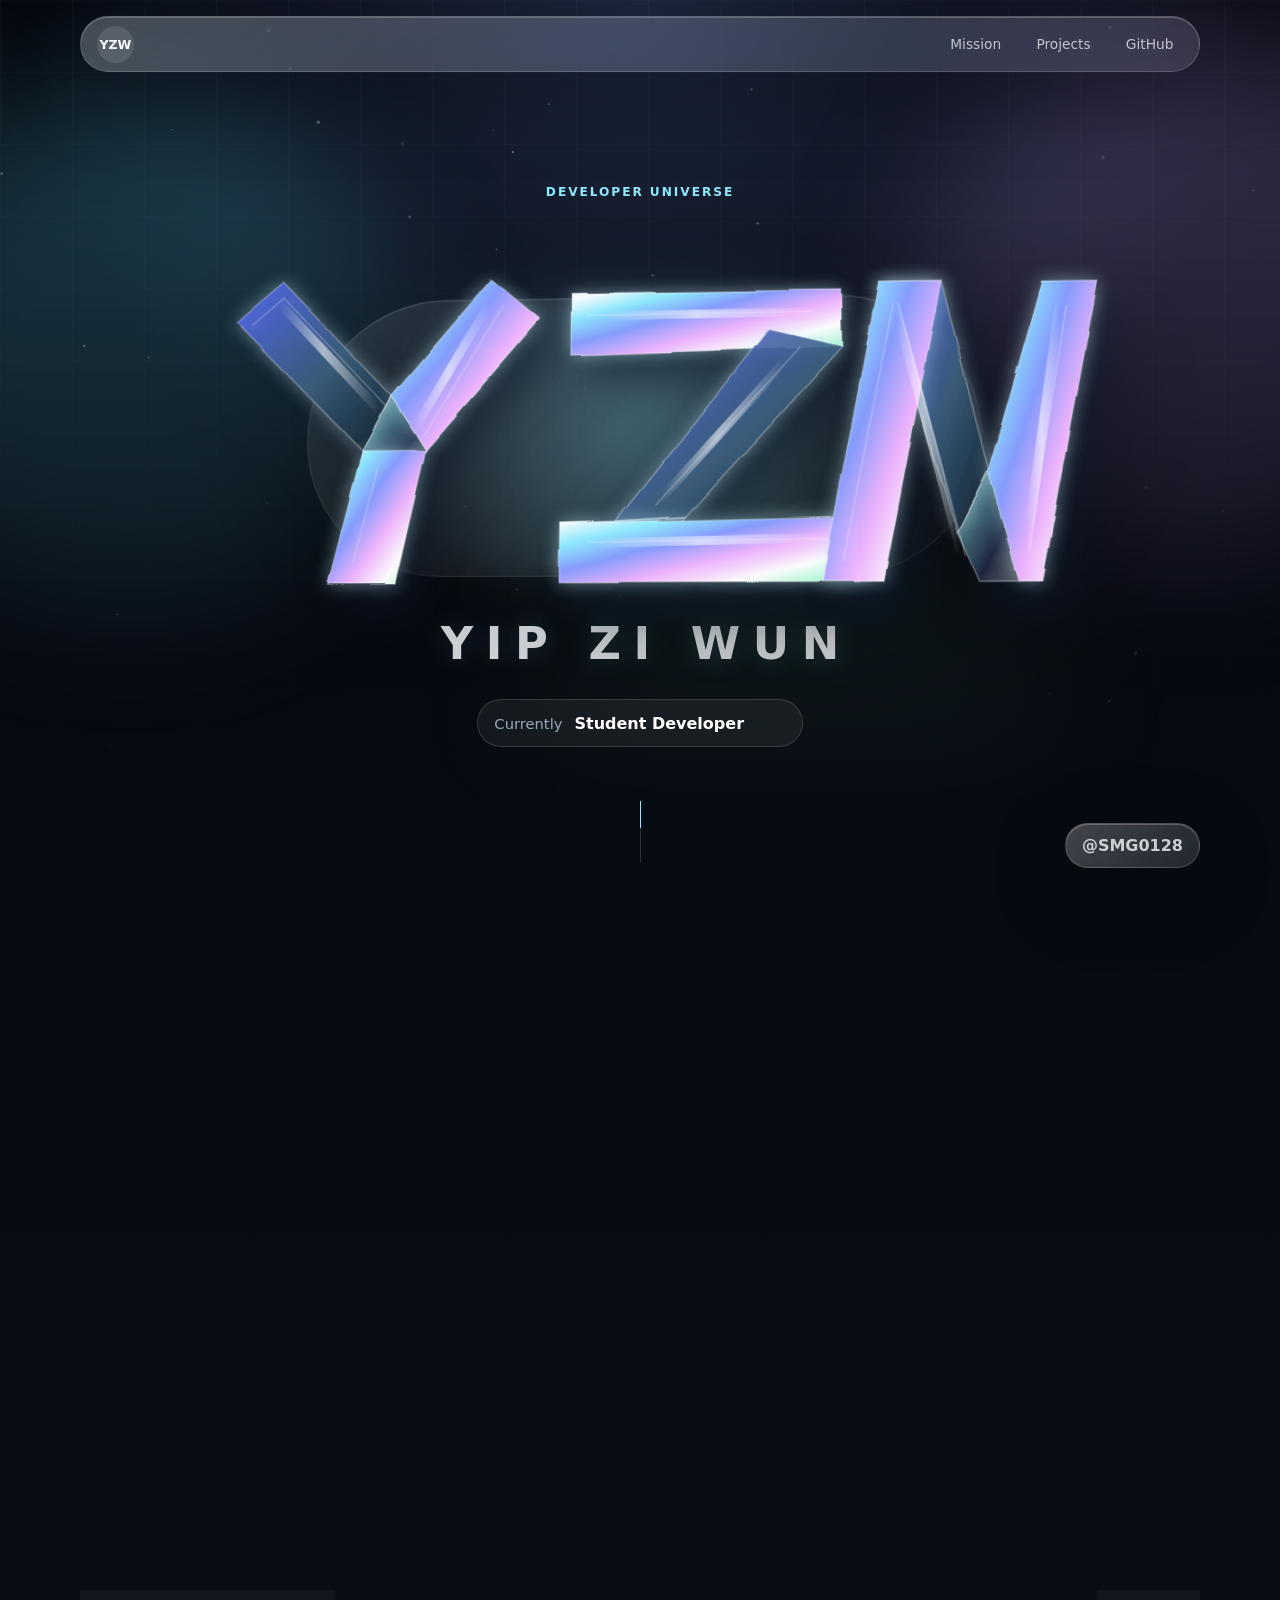
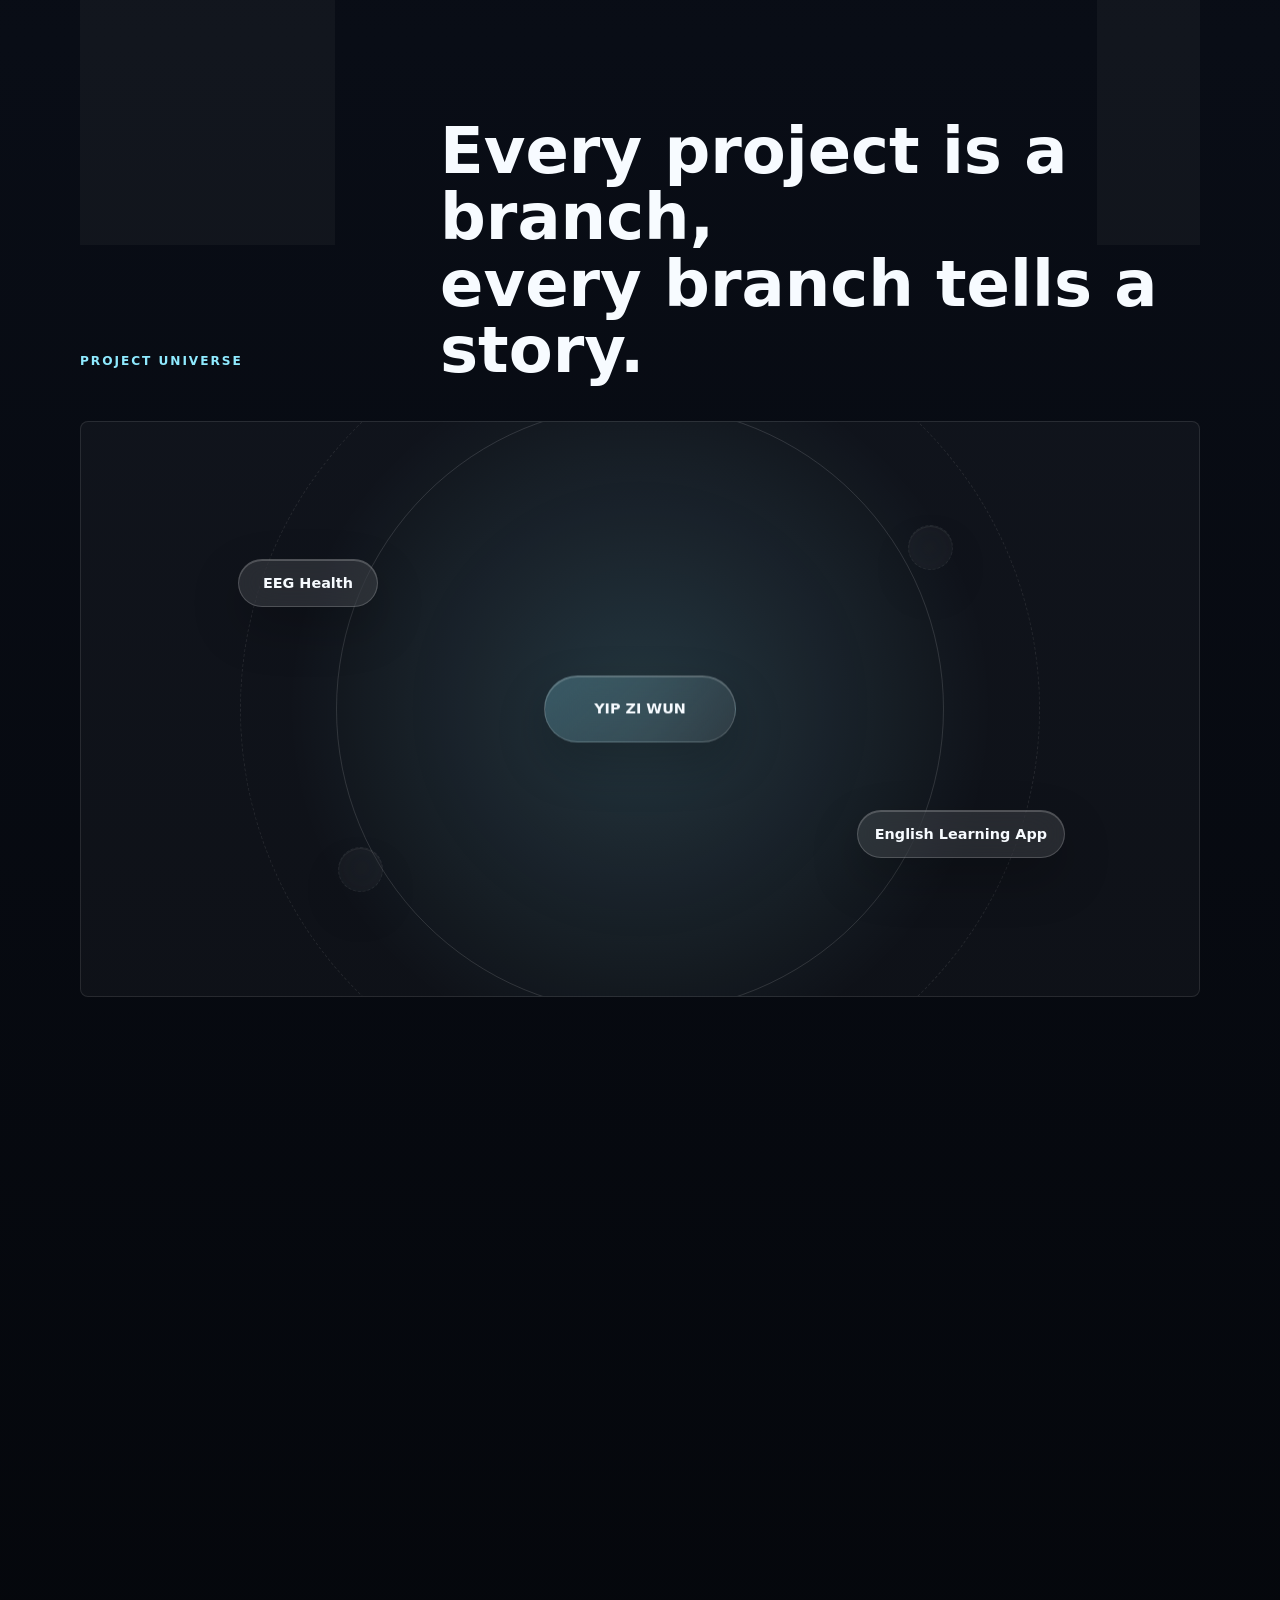
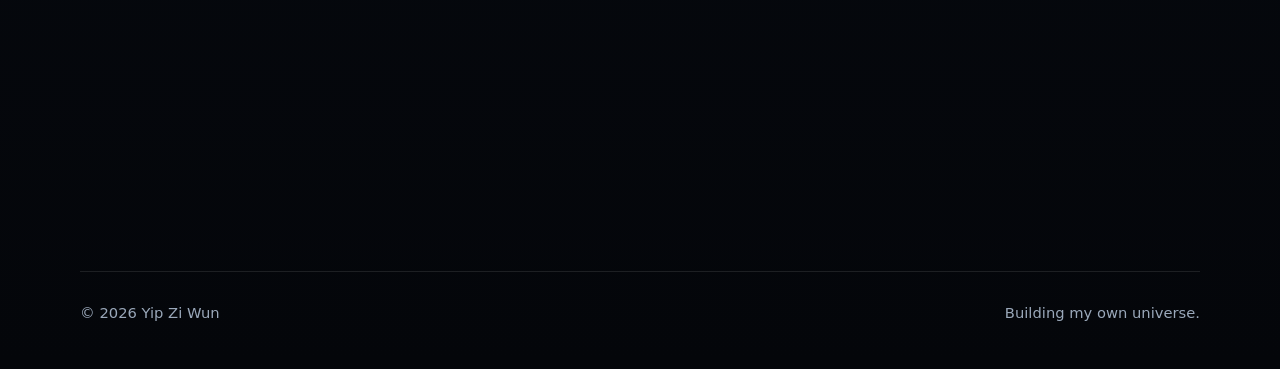
==== commit 9101b21b: "feat: refine hero as ribbon sculpture" ====
--- a/index.html
+++ b/index.html
@@ -35,51 +35,89 @@
       <p class="eyebrow">Developer Universe</p>
       <div class="ribbon-stage" aria-label="YZW">
         <svg class="ribbon-svg" viewBox="0 0 980 430" role="img" aria-labelledby="ribbon-title">
-          <title id="ribbon-title">YZW Ribbon Typography</title>
+          <title id="ribbon-title">YZW Ribbon Sculpture Typography</title>
           <defs>
-            <linearGradient id="ribbon-core" x1="0%" y1="18%" x2="100%" y2="82%">
-              <stop offset="0%" stop-color="#ffffff"/>
-              <stop offset="18%" stop-color="#91f2ff"/>
-              <stop offset="38%" stop-color="#8aa4ff"/>
-              <stop offset="58%" stop-color="#f2b4ff"/>
-              <stop offset="78%" stop-color="#ffffff"/>
-              <stop offset="100%" stop-color="#a7ffd6"/>
-            </linearGradient>
-            <linearGradient id="ribbon-edge" x1="0%" y1="0%" x2="100%" y2="100%">
-              <stop offset="0%" stop-color="rgba(255,255,255,0.95)"/>
-              <stop offset="42%" stop-color="rgba(255,255,255,0.18)"/>
-              <stop offset="100%" stop-color="rgba(255,255,255,0.78)"/>
+            <linearGradient id="ribbon-face" x1="4%" y1="7%" x2="96%" y2="92%">
+              <stop offset="0%" stop-color="#f9fdff"/>
+              <stop offset="18%" stop-color="#8feaff"/>
+              <stop offset="39%" stop-color="#879eff"/>
+              <stop offset="61%" stop-color="#f0b4ff"/>
+              <stop offset="82%" stop-color="#ffffff"/>
+              <stop offset="100%" stop-color="#a8f7d1"/>
+            </linearGradient>
+            <linearGradient id="ribbon-shadow" x1="0%" y1="0%" x2="100%" y2="100%">
+              <stop offset="0%" stop-color="#586cff"/>
+              <stop offset="55%" stop-color="#3e6282"/>
+              <stop offset="100%" stop-color="#10212d"/>
+            </linearGradient>
+            <linearGradient id="ribbon-fold" x1="0%" y1="0%" x2="100%" y2="100%">
+              <stop offset="0%" stop-color="rgba(255,255,255,0.72)"/>
+              <stop offset="36%" stop-color="rgba(143,234,255,0.42)"/>
+              <stop offset="66%" stop-color="rgba(55,65,110,0.48)"/>
+              <stop offset="100%" stop-color="rgba(255,255,255,0.28)"/>
+            </linearGradient>
+            <linearGradient id="ribbon-glint" x1="0%" y1="0%" x2="100%" y2="0%">
+              <stop offset="0%" stop-color="rgba(255,255,255,0)"/>
+              <stop offset="45%" stop-color="rgba(255,255,255,0.92)"/>
+              <stop offset="100%" stop-color="rgba(255,255,255,0)"/>
             </linearGradient>
             <filter id="ribbon-glow" x="-30%" y="-40%" width="160%" height="180%">
-              <feGaussianBlur in="SourceGraphic" stdDeviation="11" result="blur"/>
-              <feColorMatrix in="blur" type="matrix" values="0 0 0 0 0.55 0 0 0 0 0.9 0 0 0 0 1 0 0 0 0.58 0" result="glow"/>
+              <feGaussianBlur in="SourceGraphic" stdDeviation="9" result="blur"/>
+              <feColorMatrix in="blur" type="matrix" values="0 0 0 0 0.58 0 0 0 0 0.88 0 0 0 0 1 0 0 0 0.48 0" result="glow"/>
               <feMerge>
                 <feMergeNode in="glow"/>
                 <feMergeNode in="SourceGraphic"/>
               </feMerge>
             </filter>
             <filter id="glass-refraction" x="-12%" y="-18%" width="124%" height="136%">
-              <feTurbulence type="fractalNoise" baseFrequency="0.012 0.036" numOctaves="2" seed="12" result="noise"/>
-              <feDisplacementMap in="SourceGraphic" in2="noise" scale="10" xChannelSelector="R" yChannelSelector="G"/>
+              <feTurbulence type="fractalNoise" baseFrequency="0.008 0.024" numOctaves="2" seed="12" result="noise"/>
+              <feDisplacementMap in="SourceGraphic" in2="noise" scale="5" xChannelSelector="R" yChannelSelector="G"/>
             </filter>
           </defs>
-          <g class="ribbon-depth" fill="none" stroke-linecap="round" stroke-linejoin="round">
-            <path d="M88 70 C148 138 180 172 234 220 C278 165 315 118 362 70" />
-            <path d="M234 220 C226 268 218 318 206 372" />
-            <path d="M438 84 C518 78 598 76 674 84 C605 162 543 232 468 338 C544 350 626 352 704 340" />
-            <path d="M742 78 C766 166 786 252 812 350 C842 260 874 168 908 76 C932 166 952 254 978 350" />
-          </g>
-          <g class="ribbon-main" fill="none" stroke-linecap="round" stroke-linejoin="round" filter="url(#glass-refraction)">
-            <path d="M88 70 C148 138 180 172 234 220 C278 165 315 118 362 70" />
-            <path d="M234 220 C226 268 218 318 206 372" />
-            <path d="M438 84 C518 78 598 76 674 84 C605 162 543 232 468 338 C544 350 626 352 704 340" />
-            <path d="M742 78 C766 166 786 252 812 350 C842 260 874 168 908 76 C932 166 952 254 978 350" />
-          </g>
-          <g class="ribbon-highlight" fill="none" stroke-linecap="round" stroke-linejoin="round">
-            <path d="M104 76 C164 132 192 166 232 202" />
-            <path d="M460 100 C520 94 580 94 642 100" />
-            <path d="M760 92 C778 154 790 214 806 274" />
-            <path d="M922 96 C936 158 948 218 964 280" />
+
+          <g class="ribbon-cast">
+            <path d="M74 104 L122 62 L238 182 L338 62 L388 104 L274 238 L246 372 L178 372 L205 238 Z"/>
+            <path d="M420 78 L692 78 L692 136 L535 306 L704 306 L704 370 L410 370 L410 312 L568 142 L420 142 Z"/>
+            <path d="M730 70 L792 70 L832 262 L892 72 L946 72 L880 370 L820 370 L778 184 L728 370 L668 370 Z"/>
+          </g>
+
+          <g class="ribbon-sculpture" filter="url(#glass-refraction)">
+            <path class="ribbon-segment ribbon-back" d="M74 104 L122 62 L238 182 L209 238 Z"/>
+            <path class="ribbon-segment ribbon-front" d="M338 62 L388 104 L274 238 L238 182 Z"/>
+            <path class="ribbon-fold-panel" d="M209 238 L238 182 L274 238 L246 266 Z"/>
+            <path class="ribbon-segment ribbon-front" d="M209 238 L274 238 L246 372 L178 372 Z"/>
+
+            <path class="ribbon-segment ribbon-front" d="M420 78 L692 78 L692 136 L420 142 Z"/>
+            <path class="ribbon-segment ribbon-back" d="M620 118 L692 136 L535 306 L466 310 Z"/>
+            <path class="ribbon-fold-panel" d="M466 310 L535 306 L502 342 L410 312 Z"/>
+            <path class="ribbon-segment ribbon-front" d="M410 312 L704 306 L704 370 L410 370 Z"/>
+
+            <path class="ribbon-segment ribbon-back" d="M730 70 L792 70 L832 262 L800 322 Z"/>
+            <path class="ribbon-fold-panel" d="M800 322 L832 262 L858 370 L820 370 Z"/>
+            <path class="ribbon-segment ribbon-front" d="M832 262 L892 72 L946 72 L880 370 L858 370 Z"/>
+            <path class="ribbon-segment ribbon-front" d="M668 370 L730 70 L792 70 L728 370 Z"/>
+          </g>
+
+          <g class="ribbon-edges">
+            <path d="M91 107 L123 79 L232 192"/>
+            <path d="M351 89 L272 223"/>
+            <path d="M226 254 L203 350"/>
+            <path d="M437 101 L663 100"/>
+            <path d="M650 137 L506 294"/>
+            <path d="M438 331 L676 328"/>
+            <path d="M749 94 L807 345"/>
+            <path d="M914 98 L868 342"/>
+            <path d="M689 350 L744 92"/>
+          </g>
+
+          <g class="ribbon-reflections">
+            <path d="M118 84 L224 195"/>
+            <path d="M335 90 L262 216"/>
+            <path d="M452 102 L664 100"/>
+            <path d="M636 150 L511 288"/>
+            <path d="M444 332 L675 327"/>
+            <path d="M746 96 L802 337"/>
+            <path d="M907 100 L866 336"/>
           </g>
         </svg>
       </div>
--- a/styles.css
+++ b/styles.css
@@ -143,7 +143,7 @@
 .ribbon-stage {
   position: relative;
   width: min(100%, 980px);
-  margin: -0.6rem auto 0;
+  margin: -0.25rem auto 0;
   transform: rotateX(7deg) rotateY(-3deg);
   transform-style: preserve-3d;
   filter: drop-shadow(0 34px 72px rgba(0, 0, 0, 0.42));
@@ -182,33 +182,60 @@
   animation: ribbonDrift 8s ease-in-out infinite;
 }
 
-.ribbon-depth path {
-  stroke: rgba(126, 151, 255, 0.22);
-  stroke-width: 78;
-  transform: translate(18px, 30px);
-  filter: blur(10px);
-}
-
-.ribbon-main path {
-  stroke: url(#ribbon-core);
-  stroke-width: 54;
-  filter: url("#ribbon-glow");
-  stroke-dasharray: 1240;
-  stroke-dashoffset: 1240;
-  animation: ribbonDraw 1600ms cubic-bezier(0.22, 1, 0.36, 1) forwards, ribbonPulse 7s ease-in-out 1700ms infinite;
-}
-
-.ribbon-main path:nth-child(2) { animation-delay: 120ms, 1820ms; }
-.ribbon-main path:nth-child(3) { animation-delay: 230ms, 1930ms; }
-.ribbon-main path:nth-child(4) { animation-delay: 360ms, 2060ms; }
-
-.ribbon-highlight path {
-  stroke: url(#ribbon-edge);
-  stroke-width: 10;
+.ribbon-cast path {
+  fill: rgba(16, 28, 46, 0.48);
+  filter: blur(18px);
+  transform: translate(20px, 28px);
+}
+
+.ribbon-segment,
+.ribbon-fold-panel {
+  stroke: rgba(255, 255, 255, 0.34);
+  stroke-width: 1.35;
+  vector-effect: non-scaling-stroke;
+}
+
+.ribbon-segment {
+  fill: url(#ribbon-face);
+  filter: url(#ribbon-glow);
+}
+
+.ribbon-front {
+  opacity: 0.98;
+}
+
+.ribbon-back {
+  fill: url(#ribbon-shadow);
+  opacity: 0.9;
+}
+
+.ribbon-fold-panel {
+  fill: url(#ribbon-fold);
+  opacity: 0.96;
+}
+
+.ribbon-edges path,
+.ribbon-reflections path {
+  fill: none;
+  stroke-linecap: square;
+  stroke-linejoin: miter;
+  vector-effect: non-scaling-stroke;
+  pointer-events: none;
+}
+
+.ribbon-edges path {
+  stroke: rgba(255, 255, 255, 0.38);
+  stroke-width: 1.4;
   opacity: 0.72;
+}
+
+.ribbon-reflections path {
+  stroke: url(#ribbon-glint);
+  stroke-width: 9;
+  opacity: 0.62;
   mix-blend-mode: screen;
-  filter: blur(0.2px);
-  animation: highlightGlide 5.8s ease-in-out infinite;
+  filter: blur(0.45px);
+  animation: reflectionSweep 6.4s ease-in-out infinite;
 }
 
 .hero-name {
@@ -523,18 +550,13 @@
 @keyframes scan { 0% { transform: translateY(-120%); } 100% { transform: translateY(260%); } }
 @keyframes nodeFloat { 0%, 100% { transform: translate(var(--node-x), 0); } 50% { transform: translate(var(--node-x), -10px); } }
 @keyframes stackMove { from { transform: translateX(0); } to { transform: translateX(-50%); } }
-@keyframes ribbonDraw { to { stroke-dashoffset: 0; } }
-@keyframes ribbonPulse {
-  0%, 100% { stroke-width: 54; opacity: 0.96; }
-  50% { stroke-width: 58; opacity: 1; }
-}
 @keyframes ribbonDrift {
   0%, 100% { transform: translate3d(0, 0, 0) rotateZ(-0.6deg); }
   50% { transform: translate3d(0, -10px, 34px) rotateZ(0.8deg); }
 }
-@keyframes highlightGlide {
-  0%, 100% { opacity: 0.38; transform: translateX(-8px); }
-  50% { opacity: 0.86; transform: translateX(12px); }
+@keyframes reflectionSweep {
+  0%, 100% { opacity: 0.38; transform: translateX(-6px); }
+  48% { opacity: 0.82; transform: translateX(12px); }
 }
 
 @media (max-width: 820px) {
@@ -543,9 +565,8 @@
   .nav-links a { padding-inline: 0.65rem; font-size: 0.8rem; }
   .hero { padding-inline: 1rem; }
   .ribbon-stage { width: min(112vw, 720px); margin-top: 0.2rem; transform: rotateX(4deg); }
-  .ribbon-depth path { stroke-width: 64; transform: translate(12px, 24px); }
-  .ribbon-main path { stroke-width: 46; }
-  .ribbon-highlight path { stroke-width: 8; }
+  .ribbon-cast path { transform: translate(12px, 22px); filter: blur(14px); }
+  .ribbon-reflections path { stroke-width: 7; }
   .hero-name { margin-top: -0.65rem; font-size: clamp(1.25rem, 6vw, 2rem); letter-spacing: 0.18em; text-indent: 0.18em; }
   .identity-shell { flex-direction: column; gap: 0.2rem; border-radius: 8px; }
   .identity-window { justify-content: center; min-width: min(15rem, 78vw); }
@@ -563,8 +584,8 @@
 @media (max-width: 460px) {
   .nav-links a { padding-inline: 0.48rem; }
   .ribbon-stage { width: min(126vw, 520px); }
-  .ribbon-depth path { stroke-width: 58; }
-  .ribbon-main path { stroke-width: 40; }
+  .ribbon-segment, .ribbon-fold-panel { stroke-width: 1; }
+  .ribbon-reflections path { stroke-width: 5.5; }
   .main-quote { font-size: clamp(2rem, 13vw, 3.8rem); }
   .node { min-width: 7.6rem; font-size: 0.78rem; }
   .node-core { min-width: 10rem; }
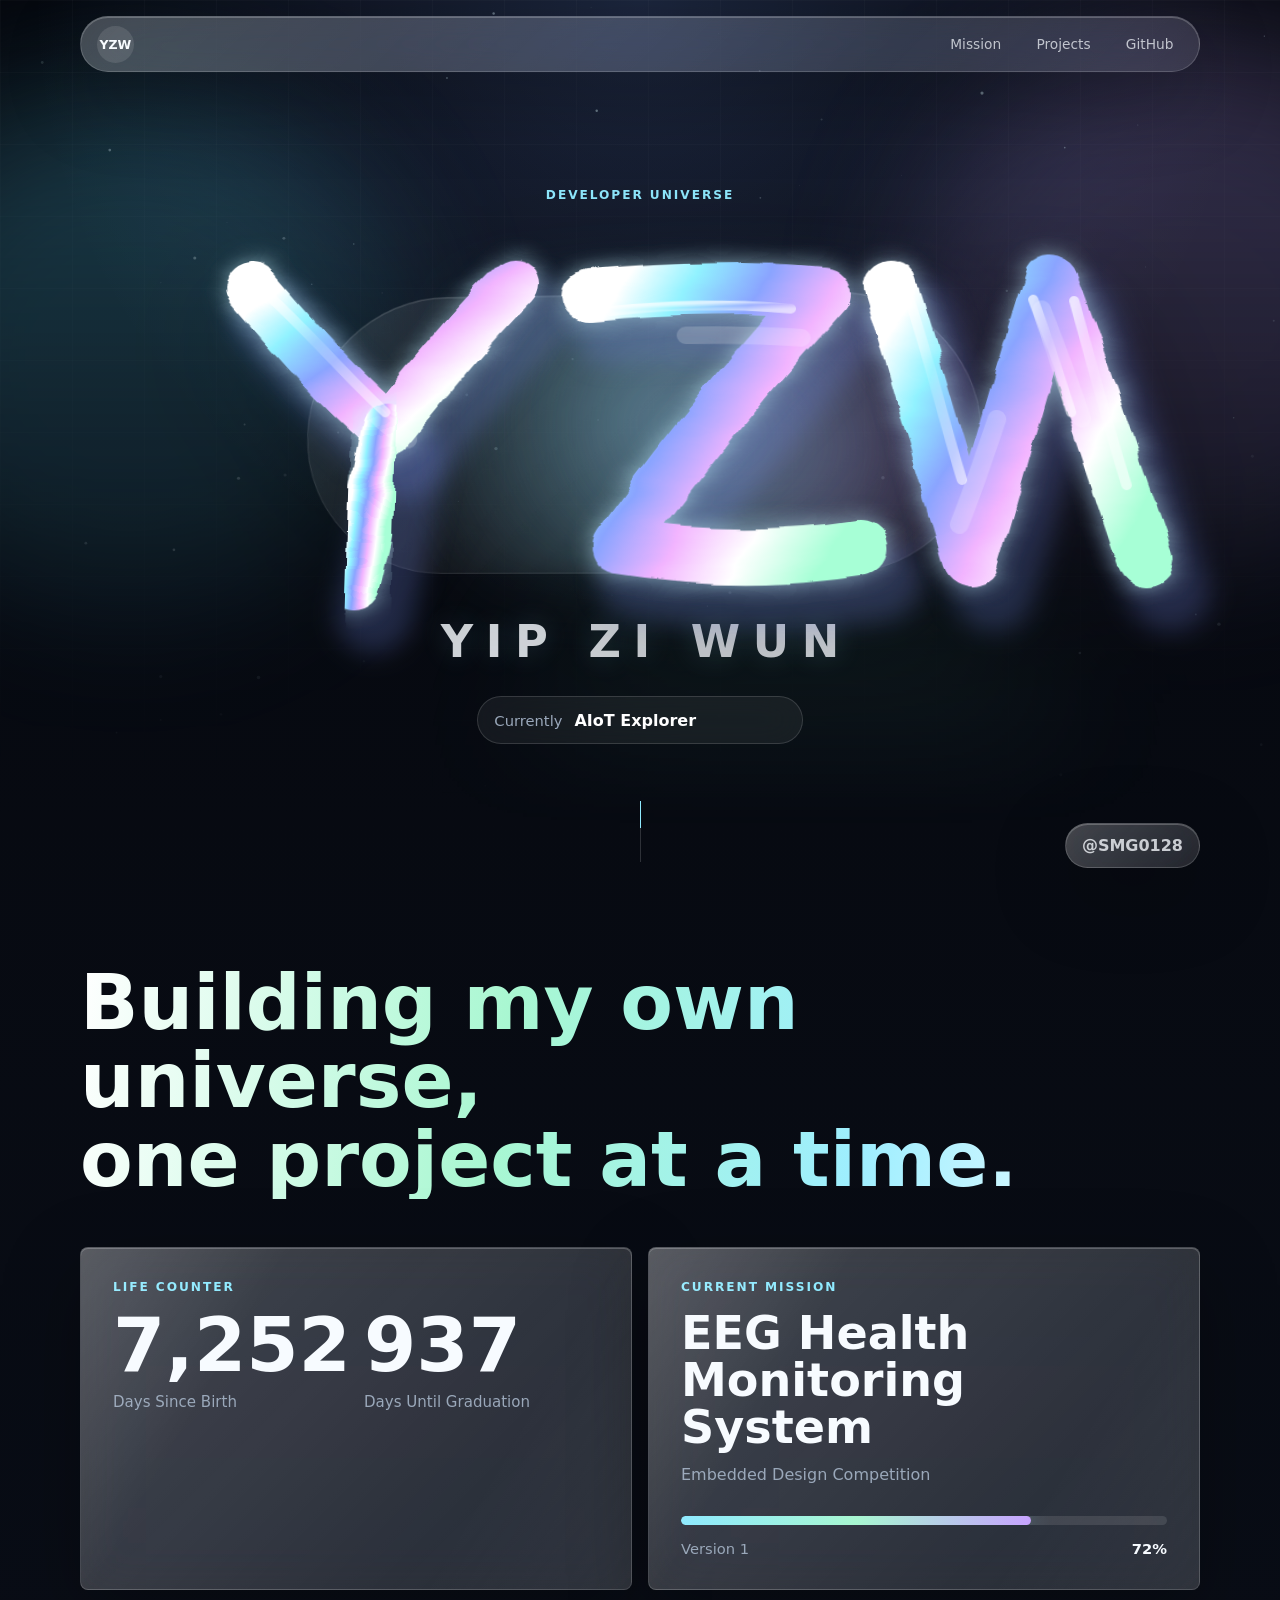
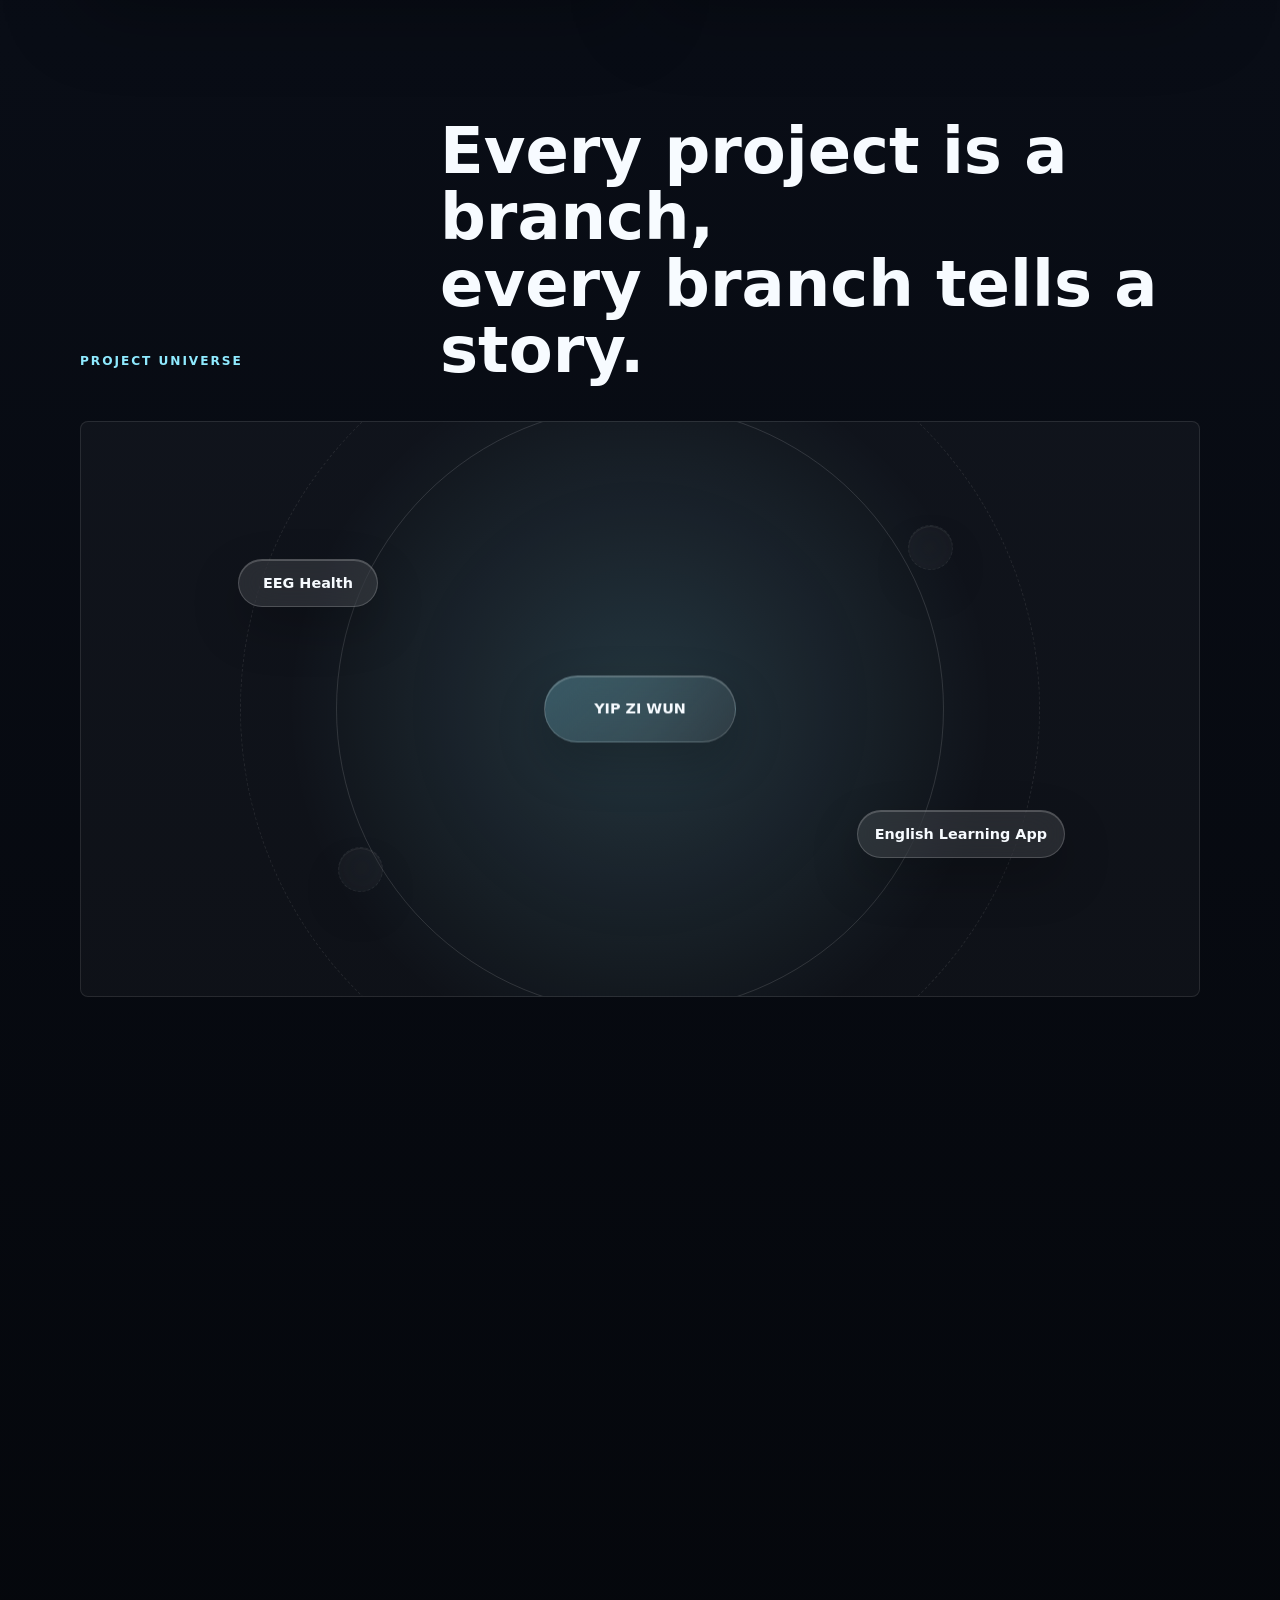
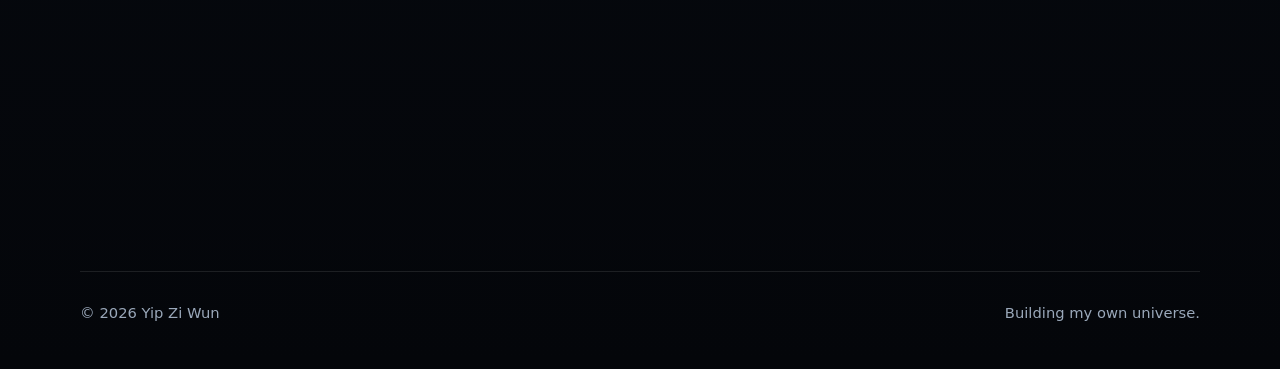
==== commit eb1b2ed5: "feat: restore colorful ribbon hero" ====
--- a/index.html
+++ b/index.html
@@ -35,89 +35,58 @@
       <p class="eyebrow">Developer Universe</p>
       <div class="ribbon-stage" aria-label="YZW">
         <svg class="ribbon-svg" viewBox="0 0 980 430" role="img" aria-labelledby="ribbon-title">
-          <title id="ribbon-title">YZW Ribbon Sculpture Typography</title>
+          <title id="ribbon-title">YZW Ribbon Typography</title>
           <defs>
-            <linearGradient id="ribbon-face" x1="4%" y1="7%" x2="96%" y2="92%">
-              <stop offset="0%" stop-color="#f9fdff"/>
-              <stop offset="18%" stop-color="#8feaff"/>
-              <stop offset="39%" stop-color="#879eff"/>
-              <stop offset="61%" stop-color="#f0b4ff"/>
-              <stop offset="82%" stop-color="#ffffff"/>
-              <stop offset="100%" stop-color="#a8f7d1"/>
+            <linearGradient id="ribbon-core" x1="0%" y1="18%" x2="100%" y2="82%">
+              <stop offset="0%" stop-color="#ffffff"/>
+              <stop offset="18%" stop-color="#91f2ff"/>
+              <stop offset="38%" stop-color="#8aa4ff"/>
+              <stop offset="58%" stop-color="#f2b4ff"/>
+              <stop offset="78%" stop-color="#ffffff"/>
+              <stop offset="100%" stop-color="#a7ffd6"/>
             </linearGradient>
-            <linearGradient id="ribbon-shadow" x1="0%" y1="0%" x2="100%" y2="100%">
-              <stop offset="0%" stop-color="#586cff"/>
-              <stop offset="55%" stop-color="#3e6282"/>
-              <stop offset="100%" stop-color="#10212d"/>
-            </linearGradient>
-            <linearGradient id="ribbon-fold" x1="0%" y1="0%" x2="100%" y2="100%">
-              <stop offset="0%" stop-color="rgba(255,255,255,0.72)"/>
-              <stop offset="36%" stop-color="rgba(143,234,255,0.42)"/>
-              <stop offset="66%" stop-color="rgba(55,65,110,0.48)"/>
-              <stop offset="100%" stop-color="rgba(255,255,255,0.28)"/>
-            </linearGradient>
-            <linearGradient id="ribbon-glint" x1="0%" y1="0%" x2="100%" y2="0%">
-              <stop offset="0%" stop-color="rgba(255,255,255,0)"/>
-              <stop offset="45%" stop-color="rgba(255,255,255,0.92)"/>
-              <stop offset="100%" stop-color="rgba(255,255,255,0)"/>
+            <linearGradient id="ribbon-edge" x1="0%" y1="0%" x2="100%" y2="100%">
+              <stop offset="0%" stop-color="rgba(255,255,255,0.95)"/>
+              <stop offset="42%" stop-color="rgba(255,255,255,0.18)"/>
+              <stop offset="100%" stop-color="rgba(255,255,255,0.78)"/>
             </linearGradient>
             <filter id="ribbon-glow" x="-30%" y="-40%" width="160%" height="180%">
-              <feGaussianBlur in="SourceGraphic" stdDeviation="9" result="blur"/>
-              <feColorMatrix in="blur" type="matrix" values="0 0 0 0 0.58 0 0 0 0 0.88 0 0 0 0 1 0 0 0 0.48 0" result="glow"/>
+              <feGaussianBlur in="SourceGraphic" stdDeviation="11" result="blur"/>
+              <feColorMatrix in="blur" type="matrix" values="0 0 0 0 0.55 0 0 0 0 0.9 0 0 0 0 1 0 0 0 0.58 0" result="glow"/>
               <feMerge>
                 <feMergeNode in="glow"/>
                 <feMergeNode in="SourceGraphic"/>
               </feMerge>
             </filter>
             <filter id="glass-refraction" x="-12%" y="-18%" width="124%" height="136%">
-              <feTurbulence type="fractalNoise" baseFrequency="0.008 0.024" numOctaves="2" seed="12" result="noise"/>
-              <feDisplacementMap in="SourceGraphic" in2="noise" scale="5" xChannelSelector="R" yChannelSelector="G"/>
+              <feTurbulence type="fractalNoise" baseFrequency="0.012 0.036" numOctaves="2" seed="12" result="noise"/>
+              <feDisplacementMap in="SourceGraphic" in2="noise" scale="10" xChannelSelector="R" yChannelSelector="G"/>
             </filter>
           </defs>
-
-          <g class="ribbon-cast">
-            <path d="M74 104 L122 62 L238 182 L338 62 L388 104 L274 238 L246 372 L178 372 L205 238 Z"/>
-            <path d="M420 78 L692 78 L692 136 L535 306 L704 306 L704 370 L410 370 L410 312 L568 142 L420 142 Z"/>
-            <path d="M730 70 L792 70 L832 262 L892 72 L946 72 L880 370 L820 370 L778 184 L728 370 L668 370 Z"/>
-          </g>
-
-          <g class="ribbon-sculpture" filter="url(#glass-refraction)">
-            <path class="ribbon-segment ribbon-back" d="M74 104 L122 62 L238 182 L209 238 Z"/>
-            <path class="ribbon-segment ribbon-front" d="M338 62 L388 104 L274 238 L238 182 Z"/>
-            <path class="ribbon-fold-panel" d="M209 238 L238 182 L274 238 L246 266 Z"/>
-            <path class="ribbon-segment ribbon-front" d="M209 238 L274 238 L246 372 L178 372 Z"/>
-
-            <path class="ribbon-segment ribbon-front" d="M420 78 L692 78 L692 136 L420 142 Z"/>
-            <path class="ribbon-segment ribbon-back" d="M620 118 L692 136 L535 306 L466 310 Z"/>
-            <path class="ribbon-fold-panel" d="M466 310 L535 306 L502 342 L410 312 Z"/>
-            <path class="ribbon-segment ribbon-front" d="M410 312 L704 306 L704 370 L410 370 Z"/>
-
-            <path class="ribbon-segment ribbon-back" d="M730 70 L792 70 L832 262 L800 322 Z"/>
-            <path class="ribbon-fold-panel" d="M800 322 L832 262 L858 370 L820 370 Z"/>
-            <path class="ribbon-segment ribbon-front" d="M832 262 L892 72 L946 72 L880 370 L858 370 Z"/>
-            <path class="ribbon-segment ribbon-front" d="M668 370 L730 70 L792 70 L728 370 Z"/>
-          </g>
-
-          <g class="ribbon-edges">
-            <path d="M91 107 L123 79 L232 192"/>
-            <path d="M351 89 L272 223"/>
-            <path d="M226 254 L203 350"/>
-            <path d="M437 101 L663 100"/>
-            <path d="M650 137 L506 294"/>
-            <path d="M438 331 L676 328"/>
-            <path d="M749 94 L807 345"/>
-            <path d="M914 98 L868 342"/>
-            <path d="M689 350 L744 92"/>
-          </g>
-
-          <g class="ribbon-reflections">
-            <path d="M118 84 L224 195"/>
-            <path d="M335 90 L262 216"/>
-            <path d="M452 102 L664 100"/>
-            <path d="M636 150 L511 288"/>
-            <path d="M444 332 L675 327"/>
-            <path d="M746 96 L802 337"/>
-            <path d="M907 100 L866 336"/>
+          <g class="ribbon-depth" fill="none" stroke-linecap="round" stroke-linejoin="round">
+            <path d="M88 70 C148 138 180 172 234 220 C278 165 315 118 362 70" />
+            <path d="M234 220 C226 268 218 318 206 372" />
+            <path d="M438 84 C518 78 598 76 674 84 C605 162 543 232 468 338 C544 350 626 352 704 340" />
+            <path d="M742 78 C766 166 786 252 812 350 C842 260 868 168 900 76 C928 166 950 254 978 350" />
+          </g>
+          <g class="ribbon-main" fill="none" stroke-linecap="round" stroke-linejoin="round" filter="url(#glass-refraction)">
+            <path d="M88 70 C148 138 180 172 234 220 C278 165 315 118 362 70" />
+            <path d="M234 220 C226 268 218 318 206 372" />
+            <path d="M438 84 C518 78 598 76 674 84 C605 162 543 232 468 338 C544 350 626 352 704 340" />
+            <path d="M742 78 C766 166 786 252 812 350 C842 260 868 168 900 76 C928 166 950 254 978 350" />
+          </g>
+          <g class="ribbon-folds" fill="none" stroke-linecap="round" stroke-linejoin="round">
+            <path d="M222 204 C232 214 242 222 256 230" />
+            <path d="M536 126 C576 126 614 127 652 130" />
+            <path d="M802 318 C816 286 828 252 842 214" />
+            <path d="M890 104 C902 140 914 178 924 214" />
+          </g>
+          <g class="ribbon-highlight" fill="none" stroke-linecap="round" stroke-linejoin="round">
+            <path d="M104 76 C164 132 192 166 232 202" />
+            <path d="M460 100 C520 94 580 94 642 100" />
+            <path d="M760 92 C778 154 790 214 806 274" />
+            <path d="M882 94 C894 132 904 170 914 208" />
+            <path d="M922 96 C936 158 948 218 964 280" />
           </g>
         </svg>
       </div>
--- a/styles.css
+++ b/styles.css
@@ -143,7 +143,7 @@
 .ribbon-stage {
   position: relative;
   width: min(100%, 980px);
-  margin: -0.25rem auto 0;
+  margin: -0.6rem auto 0;
   transform: rotateX(7deg) rotateY(-3deg);
   transform-style: preserve-3d;
   filter: drop-shadow(0 34px 72px rgba(0, 0, 0, 0.42));
@@ -160,9 +160,11 @@
 }
 
 .ribbon-stage::before {
-  background: radial-gradient(circle at 50% 48%, rgba(143, 234, 255, 0.2), transparent 62%);
-  filter: blur(28px);
-  transform: translateZ(-90px) scale(0.92);
+  background:
+    radial-gradient(circle at 52% 46%, rgba(143, 234, 255, 0.24), transparent 58%),
+    radial-gradient(circle at 74% 58%, rgba(199, 163, 255, 0.16), transparent 46%);
+  filter: blur(30px);
+  transform: translateZ(-96px) scale(0.94);
 }
 
 .ribbon-stage::after {
@@ -182,60 +184,41 @@
   animation: ribbonDrift 8s ease-in-out infinite;
 }
 
-.ribbon-cast path {
-  fill: rgba(16, 28, 46, 0.48);
-  filter: blur(18px);
-  transform: translate(20px, 28px);
-}
-
-.ribbon-segment,
-.ribbon-fold-panel {
-  stroke: rgba(255, 255, 255, 0.34);
-  stroke-width: 1.35;
-  vector-effect: non-scaling-stroke;
-}
-
-.ribbon-segment {
-  fill: url(#ribbon-face);
-  filter: url(#ribbon-glow);
-}
-
-.ribbon-front {
-  opacity: 0.98;
-}
-
-.ribbon-back {
-  fill: url(#ribbon-shadow);
-  opacity: 0.9;
-}
-
-.ribbon-fold-panel {
-  fill: url(#ribbon-fold);
-  opacity: 0.96;
-}
-
-.ribbon-edges path,
-.ribbon-reflections path {
-  fill: none;
-  stroke-linecap: square;
-  stroke-linejoin: miter;
-  vector-effect: non-scaling-stroke;
-  pointer-events: none;
-}
-
-.ribbon-edges path {
-  stroke: rgba(255, 255, 255, 0.38);
-  stroke-width: 1.4;
+.ribbon-depth path {
+  stroke: rgba(126, 151, 255, 0.22);
+  stroke-width: 78;
+  transform: translate(20px, 32px);
+  filter: blur(12px);
+}
+
+.ribbon-main path {
+  stroke: url(#ribbon-core);
+  stroke-width: 54;
+  filter: url("#ribbon-glow");
+  stroke-dasharray: 1240;
+  stroke-dashoffset: 1240;
+  animation: ribbonDraw 1600ms cubic-bezier(0.22, 1, 0.36, 1) forwards, ribbonPulse 7s ease-in-out 1700ms infinite;
+}
+
+.ribbon-main path:nth-child(2) { animation-delay: 120ms, 1820ms; }
+.ribbon-main path:nth-child(3) { animation-delay: 230ms, 1930ms; }
+.ribbon-main path:nth-child(4) { animation-delay: 360ms, 2060ms; }
+
+.ribbon-folds path {
+  stroke: rgba(255, 255, 255, 0.42);
+  stroke-width: 18;
+  opacity: 0.46;
+  mix-blend-mode: screen;
+  filter: blur(0.2px) drop-shadow(0 8px 14px rgba(60, 74, 150, 0.22));
+}
+
+.ribbon-highlight path {
+  stroke: url(#ribbon-edge);
+  stroke-width: 10;
   opacity: 0.72;
-}
-
-.ribbon-reflections path {
-  stroke: url(#ribbon-glint);
-  stroke-width: 9;
-  opacity: 0.62;
   mix-blend-mode: screen;
-  filter: blur(0.45px);
-  animation: reflectionSweep 6.4s ease-in-out infinite;
+  filter: blur(0.2px);
+  animation: highlightGlide 5.8s ease-in-out infinite;
 }
 
 .hero-name {
@@ -550,13 +533,18 @@
 @keyframes scan { 0% { transform: translateY(-120%); } 100% { transform: translateY(260%); } }
 @keyframes nodeFloat { 0%, 100% { transform: translate(var(--node-x), 0); } 50% { transform: translate(var(--node-x), -10px); } }
 @keyframes stackMove { from { transform: translateX(0); } to { transform: translateX(-50%); } }
+@keyframes ribbonDraw { to { stroke-dashoffset: 0; } }
+@keyframes ribbonPulse {
+  0%, 100% { stroke-width: 54; opacity: 0.96; }
+  50% { stroke-width: 58; opacity: 1; }
+}
 @keyframes ribbonDrift {
   0%, 100% { transform: translate3d(0, 0, 0) rotateZ(-0.6deg); }
   50% { transform: translate3d(0, -10px, 34px) rotateZ(0.8deg); }
 }
-@keyframes reflectionSweep {
-  0%, 100% { opacity: 0.38; transform: translateX(-6px); }
-  48% { opacity: 0.82; transform: translateX(12px); }
+@keyframes highlightGlide {
+  0%, 100% { opacity: 0.38; transform: translateX(-8px); }
+  50% { opacity: 0.86; transform: translateX(12px); }
 }
 
 @media (max-width: 820px) {
@@ -565,8 +553,10 @@
   .nav-links a { padding-inline: 0.65rem; font-size: 0.8rem; }
   .hero { padding-inline: 1rem; }
   .ribbon-stage { width: min(112vw, 720px); margin-top: 0.2rem; transform: rotateX(4deg); }
-  .ribbon-cast path { transform: translate(12px, 22px); filter: blur(14px); }
-  .ribbon-reflections path { stroke-width: 7; }
+  .ribbon-depth path { stroke-width: 64; transform: translate(12px, 24px); }
+  .ribbon-main path { stroke-width: 46; }
+  .ribbon-folds path { stroke-width: 14; }
+  .ribbon-highlight path { stroke-width: 8; }
   .hero-name { margin-top: -0.65rem; font-size: clamp(1.25rem, 6vw, 2rem); letter-spacing: 0.18em; text-indent: 0.18em; }
   .identity-shell { flex-direction: column; gap: 0.2rem; border-radius: 8px; }
   .identity-window { justify-content: center; min-width: min(15rem, 78vw); }
@@ -584,8 +574,9 @@
 @media (max-width: 460px) {
   .nav-links a { padding-inline: 0.48rem; }
   .ribbon-stage { width: min(126vw, 520px); }
-  .ribbon-segment, .ribbon-fold-panel { stroke-width: 1; }
-  .ribbon-reflections path { stroke-width: 5.5; }
+  .ribbon-depth path { stroke-width: 58; }
+  .ribbon-main path { stroke-width: 40; }
+  .ribbon-folds path { stroke-width: 11; }
   .main-quote { font-size: clamp(2rem, 13vw, 3.8rem); }
   .node { min-width: 7.6rem; font-size: 0.78rem; }
   .node-core { min-width: 10rem; }
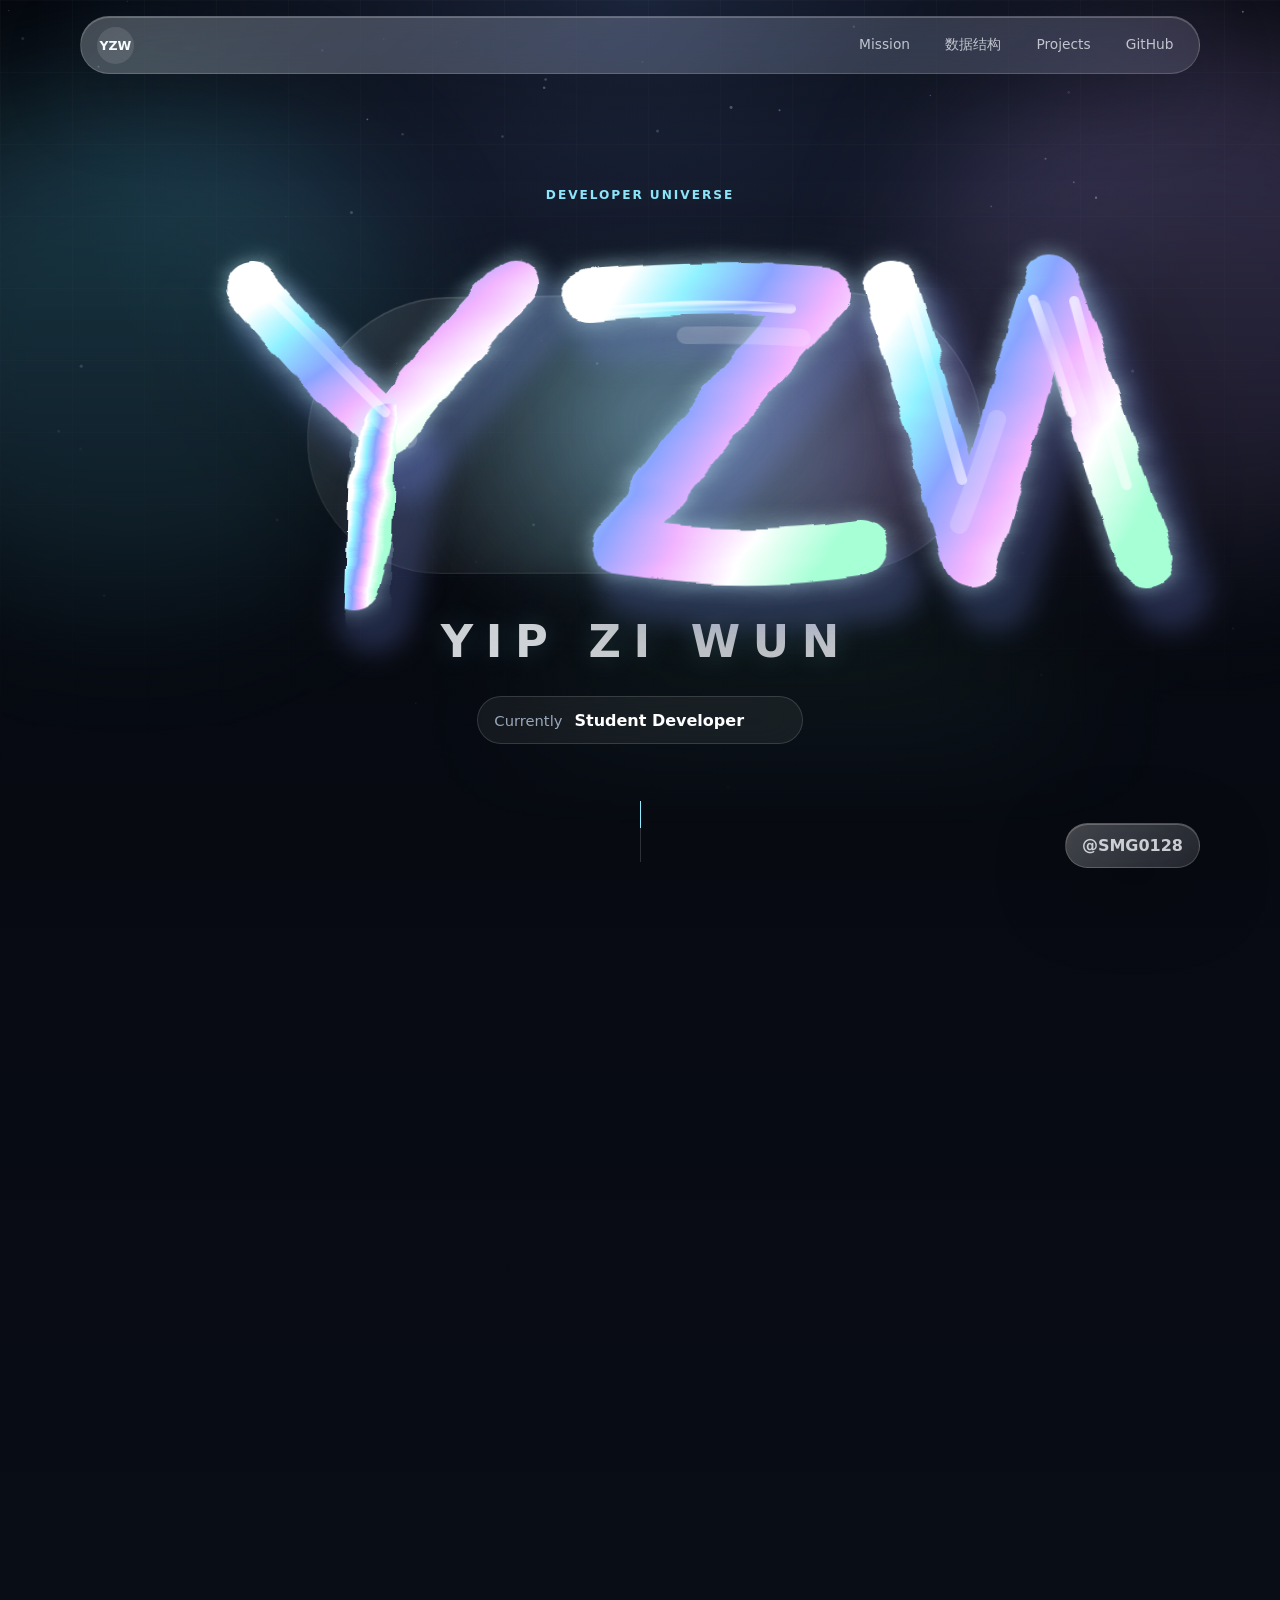
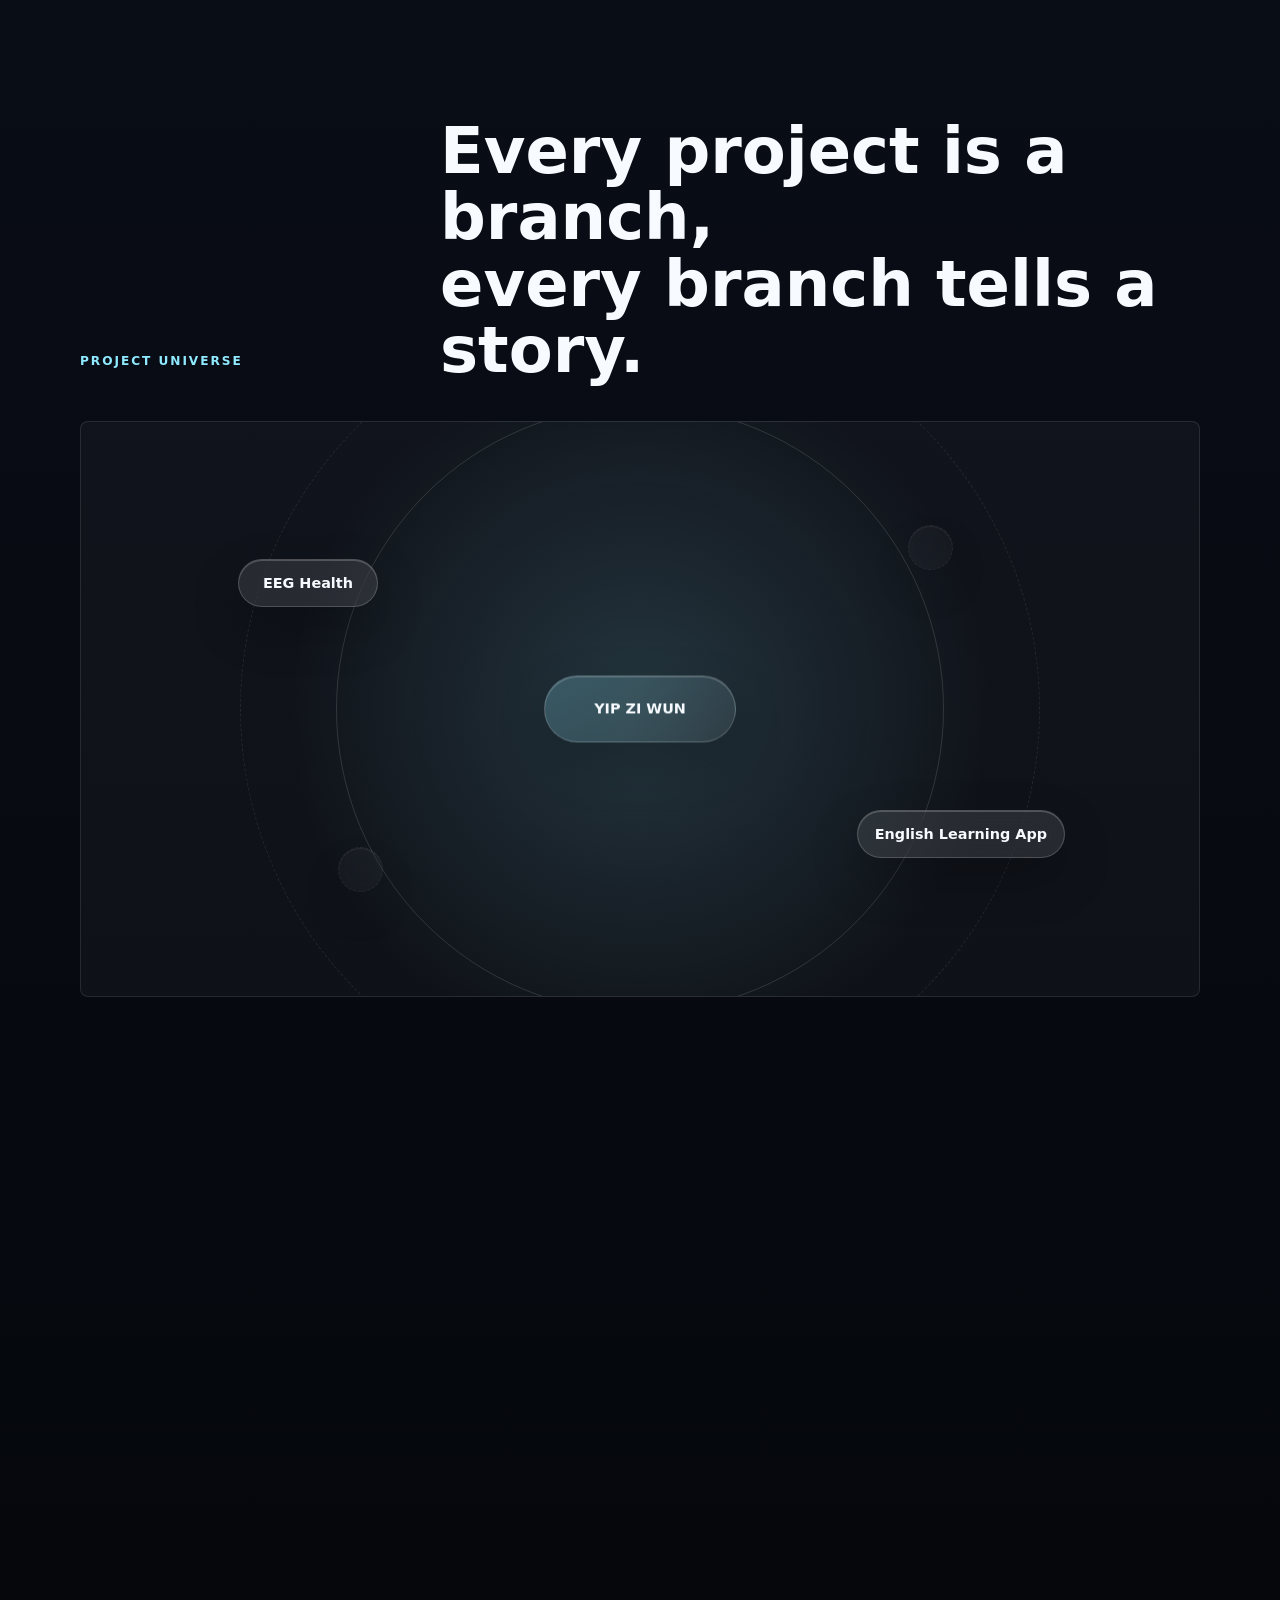
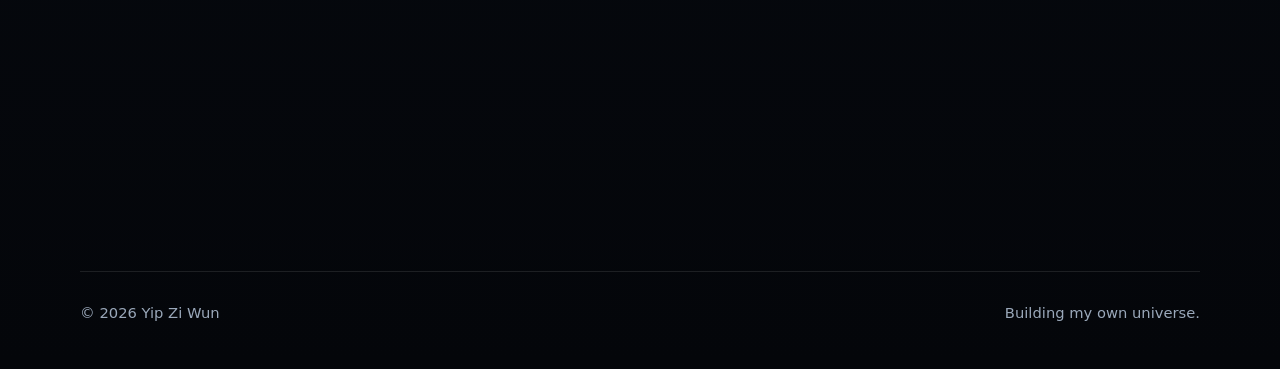
==== commit a599b3d1: "feat: add data structure review page" ====
--- a/index.html
+++ b/index.html
@@ -26,6 +26,7 @@
       <a class="brand" href="#top">YZW</a>
       <div class="nav-links">
         <a href="#mission">Mission</a>
+        <a href="data-structure/">数据结构</a>
         <a href="#projects">Projects</a>
         <a href="#github">GitHub</a>
       </div>
